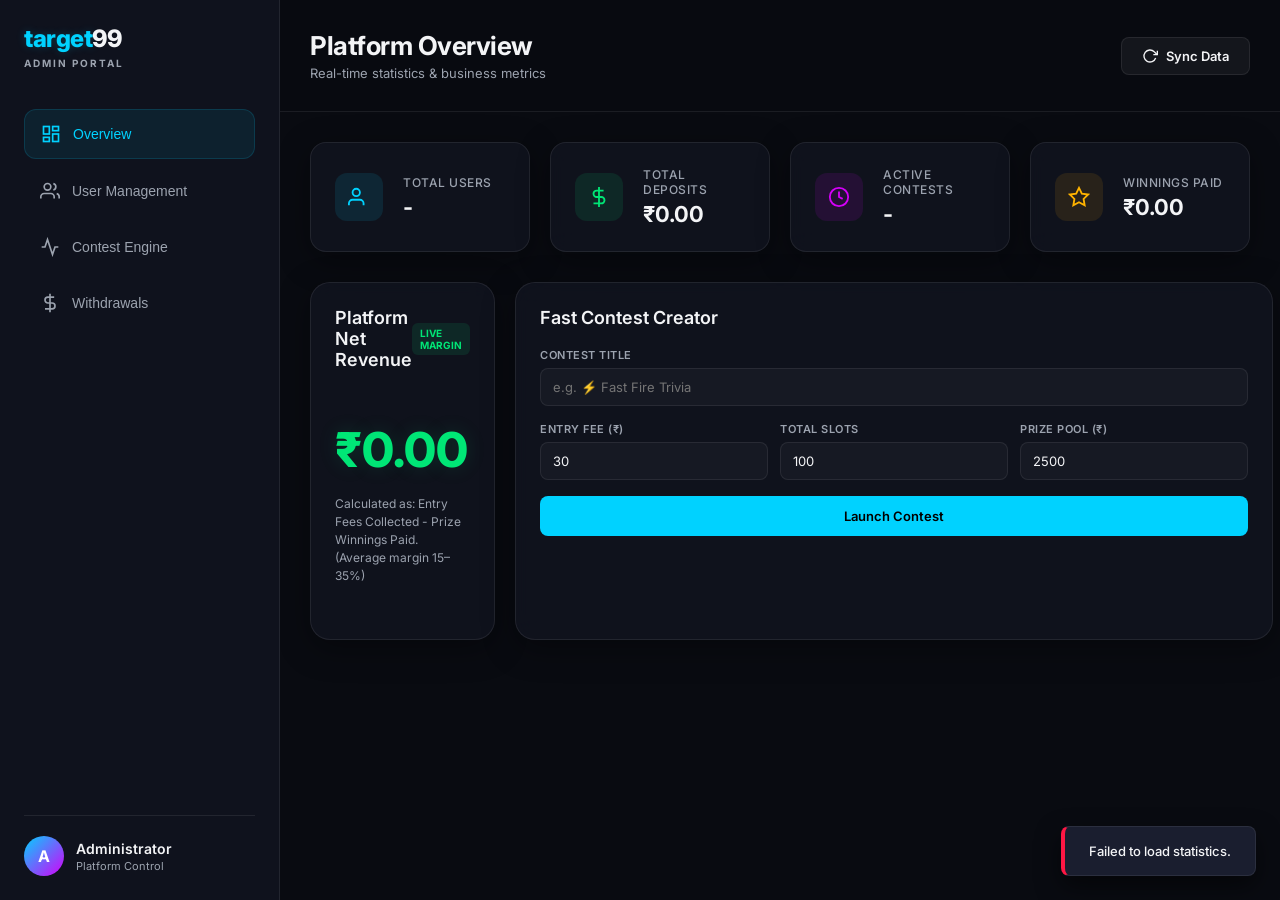
==== backend/app/static/index.html @ 9a1ff67a "Initial commit" ====
<!DOCTYPE html>
<html lang="en">
<head>
    <meta charset="UTF-8">
    <meta name="viewport" content="width=device-width, initial-scale=1.0">
    <title>target99 | Admin Control Center</title>
    <!-- Google Fonts Inter -->
    <link rel="preconnect" href="https://fonts.googleapis.com">
    <link rel="preconnect" href="https://fonts.gstatic.com" crossorigin>
    <link href="https://fonts.googleapis.com/css2?family=Inter:wght@300;400;500;600;700;800&display=swap" rel="stylesheet">
    <!-- Main Style Sheet -->
    <link rel="stylesheet" href="styles.css">
</head>
<body>
    <div class="app-container">
        <!-- Sidebar Navigation -->
        <aside class="sidebar">
            <div class="sidebar-header">
                <div class="logo">
                    <span class="logo-accent">target</span>99
                </div>
                <div class="logo-sub">ADMIN PORTAL</div>
            </div>
            
            <nav class="sidebar-menu">
                <button class="menu-item active" data-tab="overview">
                    <svg class="menu-icon" viewBox="0 0 24 24" fill="none" stroke="currentColor" stroke-width="2"><rect x="3" y="3" width="7" height="9"/><rect x="14" y="3" width="7" height="5"/><rect x="14" y="12" width="7" height="9"/><rect x="3" y="16" width="7" height="5"/></svg>
                    Overview
                </button>
                <button class="menu-item" data-tab="users">
                    <svg class="menu-icon" viewBox="0 0 24 24" fill="none" stroke="currentColor" stroke-width="2"><path d="M17 21v-2a4 4 0 0 0-4-4H5a4 4 0 0 0-4 4v2"/><circle cx="9" cy="7" r="4"/><path d="M23 21v-2a4 4 0 0 0-3-3.87"/><path d="M16 3.13a4 4 0 0 1 0 7.75"/></svg>
                    User Management
                </button>
                <button class="menu-item" data-tab="contests">
                    <svg class="menu-icon" viewBox="0 0 24 24" fill="none" stroke="currentColor" stroke-width="2"><polyline points="22 12 18 12 15 21 9 3 6 12 2 12"/></svg>
                    Contest Engine
                </button>
                <button class="menu-item" data-tab="withdrawals">
                    <svg class="menu-icon" viewBox="0 0 24 24" fill="none" stroke="currentColor" stroke-width="2"><line x1="12" y1="1" x2="12" y2="23"/><path d="M17 5H9.5a3.5 3.5 0 0 0 0 7h5a3.5 3.5 0 0 1 0 7H6"/></svg>
                    Withdrawals
                </button>
            </nav>

            <div class="sidebar-footer">
                <div class="user-profile">
                    <div class="avatar">A</div>
                    <div class="profile-info">
                        <div class="name">Administrator</div>
                        <div class="role">Platform Control</div>
                    </div>
                </div>
            </div>
        </aside>

        <!-- Main Content Area -->
        <main class="main-content">
            <!-- Header bar -->
            <header class="content-header">
                <div class="title-section">
                    <h1 id="page-title">Platform Overview</h1>
                    <p id="page-subtitle" class="subtitle">Real-time statistics & business metrics</p>
                </div>
                <button class="btn btn-secondary btn-icon" id="btn-refresh">
                    <svg class="btn-icon-svg" viewBox="0 0 24 24" fill="none" stroke="currentColor" stroke-width="2"><polyline points="23 4 23 10 17 10"/><path d="M20.49 15a9 9 0 1 1-2.12-9.36L23 10"/></svg>
                    Sync Data
                </button>
            </header>

            <div class="scroll-container">
                <!-- 1. OVERVIEW TAB -->
                <section class="tab-panel active" id="panel-overview">
                    <!-- KPI Cards Grid -->
                    <div class="kpi-grid">
                        <div class="kpi-card">
                            <div class="kpi-icon-wrapper blue">
                                <svg class="kpi-icon" viewBox="0 0 24 24" fill="none" stroke="currentColor" stroke-width="2"><path d="M17 21v-2a4 4 0 0 0-4-4H5a4 4 0 0 0-4 4v2"/><circle cx="9" cy="7" r="4"/></svg>
                            </div>
                            <div class="kpi-data">
                                <span class="kpi-title">Total Users</span>
                                <h3 class="kpi-value" id="stat-users">-</h3>
                            </div>
                        </div>

                        <div class="kpi-card">
                            <div class="kpi-icon-wrapper green">
                                <svg class="kpi-icon" viewBox="0 0 24 24" fill="none" stroke="currentColor" stroke-width="2"><line x1="12" y1="1" x2="12" y2="23"/><path d="M17 5H9.5a3.5 3.5 0 0 0 0 7h5a3.5 3.5 0 0 1 0 7H6"/></svg>
                            </div>
                            <div class="kpi-data">
                                <span class="kpi-title">Total Deposits</span>
                                <h3 class="kpi-value" id="stat-deposits">₹0.00</h3>
                            </div>
                        </div>

                        <div class="kpi-card">
                            <div class="kpi-icon-wrapper purple">
                                <svg class="kpi-icon" viewBox="0 0 24 24" fill="none" stroke="currentColor" stroke-width="2"><circle cx="12" cy="12" r="10"/><polyline points="12 6 12 12 16 14"/></svg>
                            </div>
                            <div class="kpi-data">
                                <span class="kpi-title">Active Contests</span>
                                <h3 class="kpi-value" id="stat-contests">-</h3>
                            </div>
                        </div>

                        <div class="kpi-card">
                            <div class="kpi-icon-wrapper orange">
                                <svg class="kpi-icon" viewBox="0 0 24 24" fill="none" stroke="currentColor" stroke-width="2"><polygon points="12 2 15.09 8.26 22 9.27 17 14.14 18.18 21.02 12 17.77 5.82 21.02 7 14.14 2 9.27 8.91 8.26 12 2"/></svg>
                            </div>
                            <div class="kpi-data">
                                <span class="kpi-title">Winnings Paid</span>
                                <h3 class="kpi-value" id="stat-winnings">₹0.00</h3>
                            </div>
                        </div>
                    </div>

                    <!-- Revenue Card & Quick Actions -->
                    <div class="dashboard-grid">
                        <div class="card revenue-card">
                            <div class="card-header">
                                <h2>Platform Net Revenue</h2>
                                <span class="badge badge-success">Live Margin</span>
                            </div>
                            <div class="revenue-display">
                                <h1 class="revenue-value" id="stat-revenue">₹0.00</h1>
                                <p class="revenue-description">Calculated as: Entry Fees Collected - Prize Winnings Paid. (Average margin 15–35%)</p>
                            </div>
                        </div>

                        <div class="card quick-contest-card">
                            <div class="card-header">
                                <h2>Fast Contest Creator</h2>
                            </div>
                            <form id="quick-contest-form" class="contest-form">
                                <div class="form-group">
                                    <label for="c-title">Contest Title</label>
                                    <input type="text" id="c-title" placeholder="e.g. ⚡ Fast Fire Trivia" required>
                                </div>
                                <div class="form-row">
                                    <div class="form-group">
                                        <label for="c-fee">Entry Fee (₹)</label>
                                        <input type="number" id="c-fee" value="30" min="1" required>
                                    </div>
                                    <div class="form-group">
                                        <label for="c-slots">Total Slots</label>
                                        <input type="number" id="c-slots" value="100" min="2" required>
                                    </div>
                                    <div class="form-group">
                                        <label for="c-pool">Prize Pool (₹)</label>
                                        <input type="number" id="c-pool" value="2500" min="1" required>
                                    </div>
                                </div>
                                <button type="submit" class="btn btn-primary btn-full">Launch Contest</button>
                            </form>
                        </div>
                    </div>
                </section>

                <!-- 2. USERS TAB -->
                <section class="tab-panel" id="panel-users">
                    <div class="card table-card">
                        <div class="card-table-header">
                            <h2>Registered Accounts</h2>
                            <div class="search-box">
                                <input type="text" id="user-search" placeholder="Search by phone/name...">
                            </div>
                        </div>
                        <div class="table-wrapper">
                            <table class="data-table">
                                <thead>
                                    <tr>
                                        <th>ID</th>
                                        <th>User Details</th>
                                        <th>Balances (Deposit / Winnings / Bonus)</th>
                                        <th>KYC Status</th>
                                        <th>Referrals</th>
                                        <th>Actions</th>
                                    </tr>
                                </thead>
                                <tbody id="users-table-body">
                                    <tr><td colspan="6" class="table-placeholder">Loading users data...</td></tr>
                                </tbody>
                            </table>
                        </div>
                    </div>
                </section>

                <!-- 3. CONTESTS TAB -->
                <section class="tab-panel" id="panel-contests">
                    <div class="card table-card">
                        <div class="card-table-header">
                            <h2>All Contest Lobbies</h2>
                            <button class="btn btn-primary" id="btn-open-create-modal">
                                <span>+</span> New Contest
                            </button>
                        </div>
                        <div class="table-wrapper">
                            <table class="data-table">
                                <thead>
                                    <tr>
                                        <th>ID</th>
                                        <th>Contest Details</th>
                                        <th>Entry Fee</th>
                                        <th>Slots Filled</th>
                                        <th>Prize Pool</th>
                                        <th>Start Time</th>
                                        <th>Status</th>
                                    </tr>
                                </thead>
                                <tbody id="contests-table-body">
                                    <tr><td colspan="7" class="table-placeholder">Loading contest lobbies...</td></tr>
                                </tbody>
                            </table>
                        </div>
                    </div>
                </section>

                <!-- 4. WITHDRAWALS TAB -->
                <section class="tab-panel" id="panel-withdrawals">
                    <div class="card table-card">
                        <div class="card-table-header">
                            <h2>Pending Withdrawal Approvals</h2>
                        </div>
                        <div class="table-wrapper">
                            <table class="data-table">
                                <thead>
                                    <tr>
                                        <th>Tx ID</th>
                                        <th>User ID</th>
                                        <th>Amount</th>
                                        <th>Date Submitted</th>
                                        <th>Status</th>
                                        <th>Approvals</th>
                                    </tr>
                                </thead>
                                <tbody id="withdrawals-table-body">
                                    <tr><td colspan="6" class="table-placeholder">Loading withdrawal requests...</td></tr>
                                </tbody>
                            </table>
                        </div>
                    </div>
                </section>
            </div>
        </main>
    </div>

    <!-- Notification Toast -->
    <div id="toast" class="toast-notification"></div>
    <script src="app.js"></script>
</body>
</html>
---- backend/app/static/styles.css ----
/* Design Tokens */
:root {
    --bg-dark: #090b11;
    --card-bg: rgba(20, 24, 38, 0.6);
    --border-color: rgba(255, 255, 255, 0.08);
    --sidebar-bg: #0f121d;
    --text-main: #f3f4f6;
    --text-muted: #9ca3af;
    --primary: #00d2ff;
    --primary-glow: rgba(0, 210, 255, 0.2);
    --success: #00e676;
    --success-glow: rgba(0, 230, 118, 0.15);
    --warning: #ffb300;
    --error: #ff1744;
    --error-glow: rgba(255, 23, 68, 0.2);
    --purple: #d500f9;
    --font-inter: 'Inter', sans-serif;
    --shadow: 0 8px 32px 0 rgba(0, 0, 0, 0.37);
}

/* Reset & Global */
* {
    margin: 0;
    padding: 0;
    box-sizing: border-box;
}

body {
    background-color: var(--bg-dark);
    color: var(--text-main);
    font-family: var(--font-inter);
    overflow: hidden;
    height: 100vh;
    width: 100vw;
}

/* Layout */
.app-container {
    display: flex;
    height: 100vh;
    width: 100vw;
}

/* Sidebar styling */
.sidebar {
    width: 280px;
    background-color: var(--sidebar-bg);
    border-right: 1px solid var(--border-color);
    display: flex;
    flex-direction: column;
    padding: 24px;
    flex-shrink: 0;
}

.sidebar-header {
    margin-bottom: 40px;
}

.logo {
    font-size: 24px;
    font-weight: 800;
    letter-spacing: -0.5px;
    color: var(--text-main);
}

.logo-accent {
    color: var(--primary);
    text-shadow: 0 0 10px var(--primary-glow);
}

.logo-sub {
    font-size: 10px;
    font-weight: 700;
    letter-spacing: 2px;
    color: var(--text-muted);
    margin-top: 4px;
}

.sidebar-menu {
    display: flex;
    flex-direction: column;
    gap: 8px;
    flex-grow: 1;
}

.menu-item {
    background: none;
    border: none;
    outline: none;
    display: flex;
    align-items: center;
    gap: 12px;
    padding: 14px 16px;
    color: var(--text-muted);
    font-size: 14px;
    font-weight: 500;
    border-radius: 12px;
    cursor: pointer;
    transition: all 0.25s ease;
    text-align: left;
    width: 100%;
}

.menu-item:hover {
    color: var(--text-main);
    background-color: rgba(255, 255, 255, 0.03);
}

.menu-item.active {
    color: var(--primary);
    background-color: rgba(0, 210, 255, 0.08);
    border: 1px solid rgba(0, 210, 255, 0.15);
}

.menu-icon {
    width: 20px;
    height: 20px;
}

.sidebar-footer {
    border-top: 1px solid var(--border-color);
    padding-top: 20px;
}

.user-profile {
    display: flex;
    align-items: center;
    gap: 12px;
}

.avatar {
    width: 40px;
    height: 40px;
    border-radius: 50%;
    background: linear-gradient(135deg, var(--primary), var(--purple));
    color: #fff;
    display: flex;
    align-items: center;
    justify-content: center;
    font-weight: 700;
    font-size: 16px;
}

.profile-info .name {
    font-size: 14px;
    font-weight: 600;
}

.profile-info .role {
    font-size: 11px;
    color: var(--text-muted);
    margin-top: 2px;
}

/* Main Content Area */
.main-content {
    flex-grow: 1;
    display: flex;
    flex-direction: column;
    height: 100vh;
    overflow: hidden;
}

.content-header {
    padding: 30px;
    display: flex;
    justify-content: space-between;
    align-items: center;
    border-bottom: 1px solid var(--border-color);
    background-color: rgba(9, 11, 17, 0.8);
    backdrop-filter: blur(10px);
}

.title-section h1 {
    font-size: 26px;
    font-weight: 700;
    letter-spacing: -0.5px;
}

.subtitle {
    font-size: 13px;
    color: var(--text-muted);
    margin-top: 4px;
}

.scroll-container {
    flex-grow: 1;
    overflow-y: auto;
    padding: 30px;
}

/* Tab Panel Switching */
.tab-panel {
    display: none;
    animation: fadeIn 0.4s ease-out;
}

.tab-panel.active {
    display: block;
}

@keyframes fadeIn {
    from { opacity: 0; transform: translateY(8px); }
    to { opacity: 1; transform: translateY(0); }
}

/* KPI Cards Grid */
.kpi-grid {
    display: grid;
    grid-template-columns: repeat(auto-fit, minmax(220px, 1fr));
    gap: 20px;
    margin-bottom: 30px;
}

.kpi-card {
    background-color: var(--card-bg);
    border: 1px solid var(--border-color);
    border-radius: 16px;
    padding: 24px;
    display: flex;
    align-items: center;
    gap: 20px;
    box-shadow: var(--shadow);
    backdrop-filter: blur(12px);
    transition: transform 0.2s ease, border-color 0.2s ease;
}

.kpi-card:hover {
    transform: translateY(-2px);
    border-color: rgba(255, 255, 255, 0.15);
}

.kpi-icon-wrapper {
    width: 48px;
    height: 48px;
    border-radius: 12px;
    display: flex;
    align-items: center;
    justify-content: center;
    flex-shrink: 0;
}

.kpi-icon-wrapper.blue { background-color: rgba(0, 210, 255, 0.1); color: var(--primary); }
.kpi-icon-wrapper.green { background-color: rgba(0, 230, 118, 0.1); color: var(--success); }
.kpi-icon-wrapper.purple { background-color: rgba(213, 0, 249, 0.1); color: var(--purple); }
.kpi-icon-wrapper.orange { background-color: rgba(255, 179, 0, 0.1); color: var(--warning); }

.kpi-icon {
    width: 22px;
    height: 22px;
}

.kpi-data {
    display: flex;
    flex-direction: column;
}

.kpi-title {
    font-size: 12px;
    color: var(--text-muted);
    text-transform: uppercase;
    letter-spacing: 0.5px;
    font-weight: 500;
}

.kpi-value {
    font-size: 22px;
    font-weight: 700;
    margin-top: 4px;
}

/* Dashboard Grid layouts */
.dashboard-grid {
    display: grid;
    grid-template-columns: 1.5fr 1fr;
    gap: 20px;
}

.card {
    background-color: var(--card-bg);
    border: 1px solid var(--border-color);
    border-radius: 20px;
    padding: 24px;
    box-shadow: var(--shadow);
    backdrop-filter: blur(12px);
}

.card-header {
    display: flex;
    justify-content: space-between;
    align-items: center;
    margin-bottom: 20px;
}

.card-header h2 {
    font-size: 18px;
    font-weight: 600;
}

/* Revenue Card Display */
.revenue-card {
    display: flex;
    flex-direction: column;
    justify-content: space-between;
}

.revenue-display {
    padding: 30px 0;
}

.revenue-value {
    font-size: 48px;
    font-weight: 800;
    color: var(--success);
    text-shadow: 0 0 20px var(--success-glow);
}

.revenue-description {
    font-size: 12px;
    color: var(--text-muted);
    margin-top: 16px;
    line-height: 1.5;
}

/* Forms */
.contest-form {
    display: flex;
    flex-direction: column;
    gap: 16px;
}

.form-group {
    display: flex;
    flex-direction: column;
    gap: 6px;
}

.form-row {
    display: grid;
    grid-template-columns: repeat(3, 1fr);
    gap: 12px;
}

label {
    font-size: 11px;
    color: var(--text-muted);
    text-transform: uppercase;
    font-weight: 600;
    letter-spacing: 0.5px;
}

input {
    background-color: rgba(255, 255, 255, 0.03);
    border: 1px solid var(--border-color);
    border-radius: 8px;
    padding: 10px 12px;
    color: var(--text-main);
    font-family: var(--font-inter);
    font-size: 13px;
    outline: none;
    transition: border-color 0.2s ease, box-shadow 0.2s ease;
}

input:focus {
    border-color: var(--primary);
    box-shadow: 0 0 0 2px var(--primary-glow);
}

/* Buttons */
.btn {
    border: none;
    outline: none;
    font-family: var(--font-inter);
    font-size: 13px;
    font-weight: 600;
    padding: 10px 20px;
    border-radius: 8px;
    cursor: pointer;
    display: inline-flex;
    align-items: center;
    justify-content: center;
    gap: 8px;
    transition: all 0.2s ease;
}

.btn-primary {
    background-color: var(--primary);
    color: #000;
}

.btn-primary:hover {
    transform: translateY(-1px);
    box-shadow: 0 0 15px var(--primary);
}

.btn-secondary {
    background-color: rgba(255, 255, 255, 0.05);
    color: var(--text-main);
    border: 1px solid var(--border-color);
}

.btn-secondary:hover {
    background-color: rgba(255, 255, 255, 0.08);
}

.btn-icon-svg {
    width: 16px;
    height: 16px;
}

.btn-full {
    width: 100%;
    padding: 12px;
}

/* Data Tables */
.table-card {
    padding: 0;
    overflow: hidden;
}

.card-table-header {
    padding: 24px;
    display: flex;
    justify-content: space-between;
    align-items: center;
    border-bottom: 1px solid var(--border-color);
}

.search-box input {
    width: 260px;
    border-radius: 20px;
    padding: 8px 16px;
}

.table-wrapper {
    overflow-x: auto;
}

.data-table {
    width: 100%;
    border-collapse: collapse;
    text-align: left;
    font-size: 13px;
}

.data-table th {
    padding: 16px 24px;
    color: var(--text-muted);
    font-weight: 500;
    border-bottom: 1px solid var(--border-color);
    background-color: rgba(255, 255, 255, 0.01);
}

.data-table td {
    padding: 16px 24px;
    border-bottom: 1px solid var(--border-color);
    vertical-align: middle;
}

.data-table tr:hover {
    background-color: rgba(255, 255, 255, 0.01);
}

.table-placeholder {
    text-align: center;
    padding: 50px 0;
    color: var(--text-muted);
    font-style: italic;
}

/* Badges */
.badge {
    padding: 4px 8px;
    border-radius: 6px;
    font-size: 10px;
    font-weight: 700;
    text-transform: uppercase;
}

.badge-success { background-color: rgba(0, 230, 118, 0.1); color: var(--success); }
.badge-warning { background-color: rgba(255, 179, 0, 0.1); color: var(--warning); }
.badge-error { background-color: rgba(255, 23, 68, 0.1); color: var(--error); }
.badge-info { background-color: rgba(0, 210, 255, 0.1); color: var(--primary); }

/* User detail elements */
.user-cell {
    display: flex;
    flex-direction: column;
    gap: 3px;
}

.user-name {
    font-weight: 600;
}

.user-phone {
    font-size: 11px;
    color: var(--text-muted);
}

.balance-grid {
    display: flex;
    gap: 16px;
}

.bal-item {
    font-size: 12px;
}

.bal-lbl {
    font-size: 9px;
    text-transform: uppercase;
    color: var(--text-muted);
}

.bal-val {
    font-weight: 600;
    margin-top: 2px;
}

.bal-val.dep { color: var(--primary); }
.bal-val.win { color: var(--success); }
.bal-val.bon { color: var(--purple); }

/* Table Action Buttons */
.btn-action {
    padding: 6px 12px;
    font-size: 11px;
    border-radius: 6px;
    font-weight: 600;
}

.btn-ban {
    background-color: rgba(255, 23, 68, 0.1);
    color: var(--error);
    border: 1px solid rgba(255, 23, 68, 0.2);
}

.btn-ban:hover {
    background-color: var(--error);
    color: #fff;
}

.btn-unban {
    background-color: rgba(0, 230, 118, 0.1);
    color: var(--success);
    border: 1px solid rgba(0, 230, 118, 0.2);
}

.btn-unban:hover {
    background-color: var(--success);
    color: #000;
}

/* Toast */
.toast-notification {
    position: fixed;
    bottom: 24px;
    right: 24px;
    background-color: #1a1e2f;
    border-left: 4px solid var(--primary);
    border-top: 1px solid var(--border-color);
    border-right: 1px solid var(--border-color);
    border-bottom: 1px solid var(--border-color);
    color: var(--text-main);
    padding: 16px 24px;
    border-radius: 8px;
    box-shadow: 0 10px 25px rgba(0, 0, 0, 0.5);
    font-size: 13px;
    font-weight: 500;
    opacity: 0;
    visibility: hidden;
    transform: translateY(20px);
    transition: all 0.3s cubic-bezier(0.68, -0.55, 0.265, 1.55);
    z-index: 9999;
}

.toast-notification.show {
    opacity: 1;
    visibility: visible;
    transform: translateY(0);
}

/* Custom Scrollbar for Sleek Look */
::-webkit-scrollbar {
    width: 6px;
    height: 6px;
}

::-webkit-scrollbar-track {
    background: transparent;
}

::-webkit-scrollbar-thumb {
    background: rgba(255, 255, 255, 0.1);
    border-radius: 4px;
}

::-webkit-scrollbar-thumb:hover {
    background: rgba(255, 255, 255, 0.25);
}
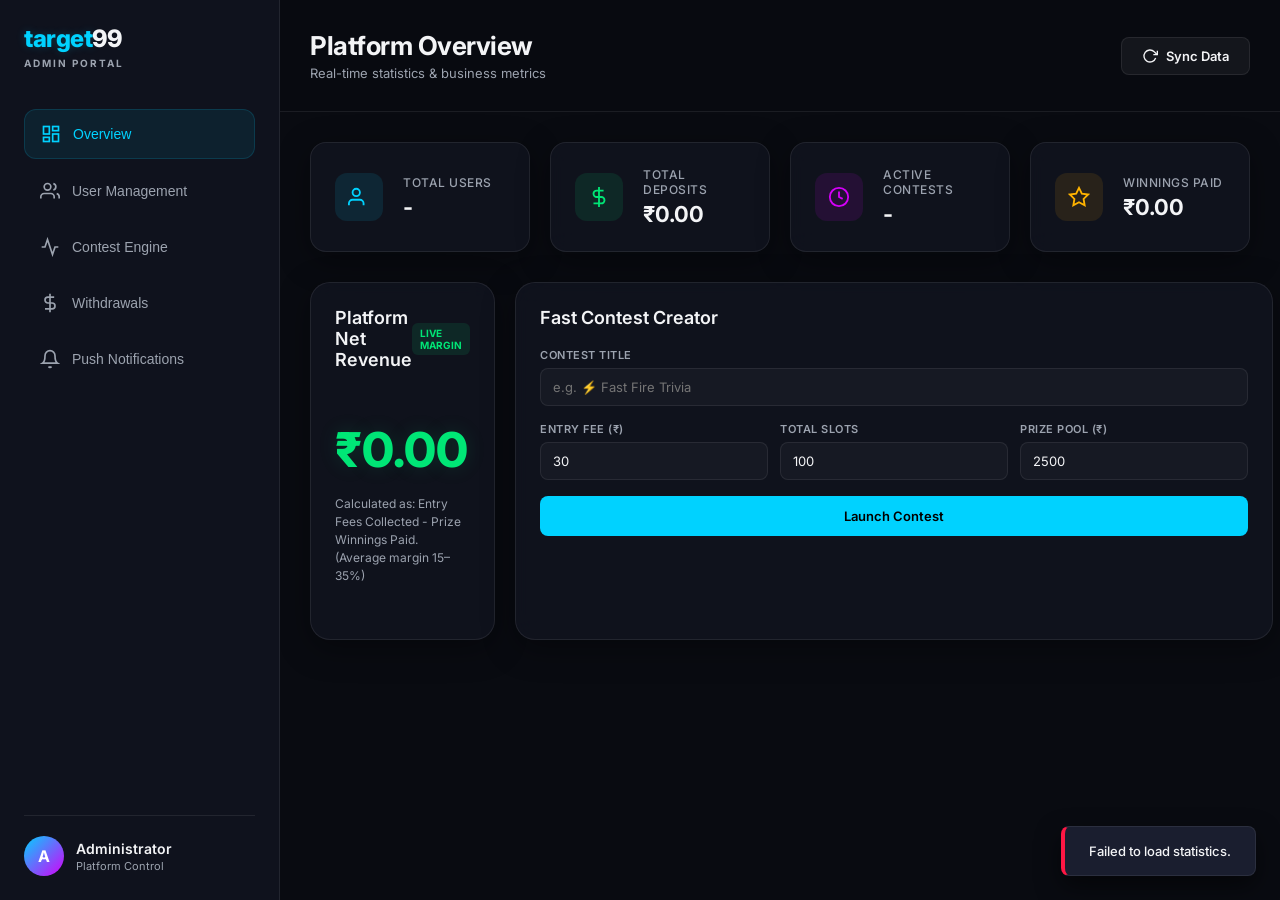
==== commit 4f40caaf: "update" ====
--- a/backend/app/static/index.html
+++ b/backend/app/static/index.html
@@ -39,6 +39,10 @@
                     <svg class="menu-icon" viewBox="0 0 24 24" fill="none" stroke="currentColor" stroke-width="2"><line x1="12" y1="1" x2="12" y2="23"/><path d="M17 5H9.5a3.5 3.5 0 0 0 0 7h5a3.5 3.5 0 0 1 0 7H6"/></svg>
                     Withdrawals
                 </button>
+                <button class="menu-item" data-tab="notifications">
+                    <svg class="menu-icon" viewBox="0 0 24 24" fill="none" stroke="currentColor" stroke-width="2"><path d="M18 8A6 6 0 0 0 6 8c0 7-3 9-3 9h18s-3-2-3-9"/><path d="M13.73 21a2 2 0 0 1-3.46 0"/></svg>
+                    Push Notifications
+                </button>
             </nav>
 
             <div class="sidebar-footer">
@@ -203,6 +207,7 @@
                                         <th>Prize Pool</th>
                                         <th>Start Time</th>
                                         <th>Status</th>
+                                        <th>Actions</th>
                                     </tr>
                                 </thead>
                                 <tbody id="contests-table-body">
@@ -238,6 +243,47 @@
                         </div>
                     </div>
                 </section>
+
+                <!-- 5. NOTIFICATIONS TAB -->
+                <section class="tab-panel" id="panel-notifications">
+                    <div class="dashboard-grid">
+                        <div class="card">
+                            <div class="card-header">
+                                <h2>Send Custom Push Notification</h2>
+                            </div>
+                            <div class="form-group" style="margin-bottom: 15px;">
+                                <label for="push-recipient-type">Recipient Type</label>
+                                <select id="push-recipient-type" class="form-control" style="width:100%; background:#1e293b; color:#fff; border:1px solid #334155; padding:8px; border-radius:6px; font-family:inherit;">
+                                    <option value="all">Broadcast to All Users</option>
+                                    <option value="user">Specific User</option>
+                                </select>
+                            </div>
+                            <div class="form-group id-field" id="push-user-id-group" style="display:none; margin-bottom: 15px;">
+                                <label for="push-user-id">Recipient User ID</label>
+                                <input type="number" id="push-user-id" placeholder="e.g. 1" style="width:100%; background:#1e293b; color:#fff; border:1px solid #334155; padding:8px; border-radius:6px; font-family:inherit;">
+                            </div>
+                            <div class="form-group" style="margin-bottom: 15px;">
+                                <label for="push-title">Notification Title</label>
+                                <input type="text" id="push-title" placeholder="e.g. 🎁 Weekend Special Bonus!" style="width:100%; background:#1e293b; color:#fff; border:1px solid #334155; padding:8px; border-radius:6px; font-family:inherit;">
+                            </div>
+                            <div class="form-group" style="margin-bottom: 15px;">
+                                <label for="push-body">Message Body</label>
+                                <textarea id="push-body" placeholder="Type your message here..." style="width:100%; height:80px; background:#1e293b; color:#fff; border:1px solid #334155; padding:8px; border-radius:6px; resize:none; font-family:inherit;"></textarea>
+                            </div>
+                            <button class="btn btn-primary btn-full" id="btn-send-push">Send Notification</button>
+                        </div>
+                        <div class="card">
+                            <div class="card-header">
+                                <h2>Notification System Info</h2>
+                            </div>
+                            <div style="font-size:14px; line-height:1.6; color:#94a3b8;">
+                                <p style="margin-bottom: 10px;">This panel communicates directly with Firebase Cloud Messaging (FCM).</p>
+                                <p style="margin-bottom: 10px;">If no service account credential is loaded on the backend, it runs in <strong>MOCK Mode</strong>. Messages will print directly to the backend stdout console for developers to inspect.</p>
+                                <p style="margin-bottom: 10px;">To target a specific user, find their User ID in the <strong>User Management</strong> tab.</p>
+                            </div>
+                        </div>
+                    </div>
+                </section>
             </div>
         </main>
     </div>
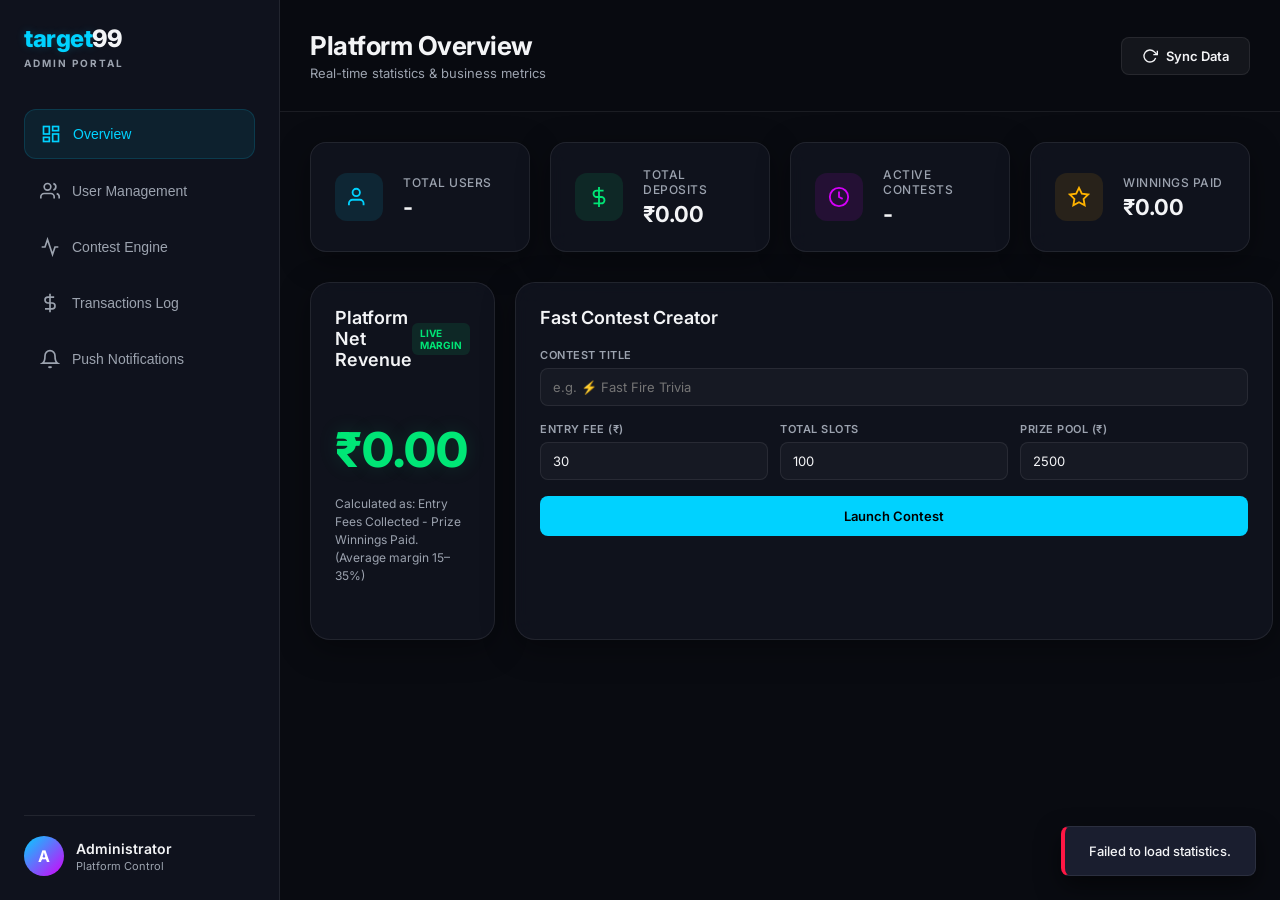
==== commit 0f153ab5: "update" ====
--- a/backend/app/static/index.html
+++ b/backend/app/static/index.html
@@ -37,7 +37,7 @@
                 </button>
                 <button class="menu-item" data-tab="withdrawals">
                     <svg class="menu-icon" viewBox="0 0 24 24" fill="none" stroke="currentColor" stroke-width="2"><line x1="12" y1="1" x2="12" y2="23"/><path d="M17 5H9.5a3.5 3.5 0 0 0 0 7h5a3.5 3.5 0 0 1 0 7H6"/></svg>
-                    Withdrawals
+                    Transactions Log
                 </button>
                 <button class="menu-item" data-tab="notifications">
                     <svg class="menu-icon" viewBox="0 0 24 24" fill="none" stroke="currentColor" stroke-width="2"><path d="M18 8A6 6 0 0 0 6 8c0 7-3 9-3 9h18s-3-2-3-9"/><path d="M13.73 21a2 2 0 0 1-3.46 0"/></svg>
@@ -242,6 +242,28 @@
                             </table>
                         </div>
                     </div>
+                    <div class="card table-card" style="margin-top: 30px;">
+                        <div class="card-table-header">
+                            <h2>All Transactions (Deposits & Withdrawals)</h2>
+                        </div>
+                        <div class="table-wrapper">
+                            <table class="data-table">
+                                <thead>
+                                    <tr>
+                                        <th>Tx ID</th>
+                                        <th>User Details</th>
+                                        <th>Type</th>
+                                        <th>Amount</th>
+                                        <th>Status</th>
+                                        <th>Date Logged</th>
+                                    </tr>
+                                </thead>
+                                <tbody id="transactions-table-body">
+                                    <tr><td colspan="6" class="table-placeholder">Loading transactions log...</td></tr>
+                                </tbody>
+                            </table>
+                        </div>
+                    </div>
                 </section>
 
                 <!-- 5. NOTIFICATIONS TAB -->
@@ -288,8 +310,56 @@
         </main>
     </div>
 
+    <!-- New Contest Modal -->
+    <div id="create-contest-modal" class="modal-overlay">
+        <div class="modal-content">
+            <div class="modal-header">
+                <h2>Create New Contest</h2>
+                <button class="btn-close" id="btn-close-modal">&times;</button>
+            </div>
+            <form id="modal-contest-form" class="contest-form">
+                <div class="form-group">
+                    <label for="m-title">Contest Title</label>
+                    <input type="text" id="m-title" placeholder="e.g. 🏆 Mega Jackpot Quiz" required>
+                </div>
+                <div class="form-row">
+                    <div class="form-group">
+                        <label for="m-fee">Entry Fee (₹)</label>
+                        <input type="number" id="m-fee" value="50" min="0" required>
+                    </div>
+                    <div class="form-group">
+                        <label for="m-slots">Total Slots</label>
+                        <input type="number" id="m-slots" value="200" min="2" required>
+                    </div>
+                    <div class="form-group">
+                        <label for="m-pool">Prize Pool (₹)</label>
+                        <input type="number" id="m-pool" value="5000" min="0" required>
+                    </div>
+                </div>
+                <div class="form-group">
+                    <label for="m-start-time">Start Time</label>
+                    <input type="datetime-local" id="m-start-time" required>
+                </div>
+                
+                <div class="prize-rules-section">
+                    <div class="section-header">
+                        <h3>Rank-wise Prize Rules</h3>
+                        <button type="button" class="btn btn-secondary btn-icon btn-action" id="btn-add-prize-rule" style="padding: 4px 8px; font-size: 11px;">
+                            + Add Rule
+                        </button>
+                    </div>
+                    <div class="prize-rules-list" id="prize-rules-list">
+                        <!-- Dynamic rules rows go here -->
+                    </div>
+                </div>
+                
+                <button type="submit" class="btn btn-primary btn-full">Create and Deploy</button>
+            </form>
+        </div>
+    </div>
+
     <!-- Notification Toast -->
     <div id="toast" class="toast-notification"></div>
-    <script src="app.js"></script>
+    <script src="app.js?v=1.0.1"></script>
 </body>
 </html>
--- a/backend/app/static/styles.css
+++ b/backend/app/static/styles.css
@@ -600,3 +600,130 @@
 ::-webkit-scrollbar-thumb:hover {
     background: rgba(255, 255, 255, 0.25);
 }
+
+/* Modal Overlay */
+.modal-overlay {
+    position: fixed;
+    top: 0;
+    left: 0;
+    width: 100%;
+    height: 100%;
+    background-color: rgba(9, 11, 17, 0.85);
+    backdrop-filter: blur(8px);
+    display: flex;
+    align-items: center;
+    justify-content: center;
+    opacity: 0;
+    visibility: hidden;
+    transition: all 0.3s ease;
+    z-index: 1000;
+}
+
+.modal-overlay.show {
+    opacity: 1;
+    visibility: visible;
+}
+
+/* Modal Content */
+.modal-content {
+    background-color: #0f121d;
+    border: 1px solid var(--border-color);
+    border-radius: 20px;
+    width: 95%;
+    max-width: 550px;
+    padding: 30px;
+    box-shadow: var(--shadow);
+    transform: translateY(20px);
+    transition: transform 0.3s ease;
+    max-height: 90vh;
+    overflow-y: auto;
+}
+
+.modal-overlay.show .modal-content {
+    transform: translateY(0);
+}
+
+.modal-header {
+    display: flex;
+    justify-content: space-between;
+    align-items: center;
+    margin-bottom: 24px;
+    border-bottom: 1px solid var(--border-color);
+    padding-bottom: 15px;
+}
+
+.btn-close {
+    background: none;
+    border: none;
+    color: var(--text-muted);
+    font-size: 24px;
+    cursor: pointer;
+    transition: color 0.2s ease;
+}
+
+.btn-close:hover {
+    color: var(--text-main);
+}
+
+/* Prize Rules Section */
+.prize-rules-section {
+    margin-top: 10px;
+    margin-bottom: 10px;
+    border: 1px solid var(--border-color);
+    border-radius: 12px;
+    padding: 16px;
+    background-color: rgba(255, 255, 255, 0.01);
+}
+
+.prize-rules-section .section-header {
+    display: flex;
+    justify-content: space-between;
+    align-items: center;
+    margin-bottom: 12px;
+}
+
+.prize-rules-section h3 {
+    font-size: 13px;
+    text-transform: uppercase;
+    color: var(--text-muted);
+    letter-spacing: 0.5px;
+}
+
+.prize-rules-list {
+    display: flex;
+    flex-direction: column;
+    gap: 10px;
+    max-height: 180px;
+    overflow-y: auto;
+    padding-right: 5px;
+}
+
+.prize-rule-row {
+    display: grid;
+    grid-template-columns: 1fr auto 1fr 1.2fr auto;
+    align-items: center;
+    gap: 8px;
+    animation: fadeIn 0.2s ease-out;
+}
+
+.prize-rule-row span {
+    font-size: 12px;
+    color: var(--text-muted);
+}
+
+.btn-remove-rule {
+    background: none;
+    border: none;
+    color: var(--error);
+    font-size: 18px;
+    cursor: pointer;
+    padding: 4px;
+    display: flex;
+    align-items: center;
+    justify-content: center;
+    transition: color 0.2s;
+}
+
+.btn-remove-rule:hover {
+    color: #ff5252;
+}
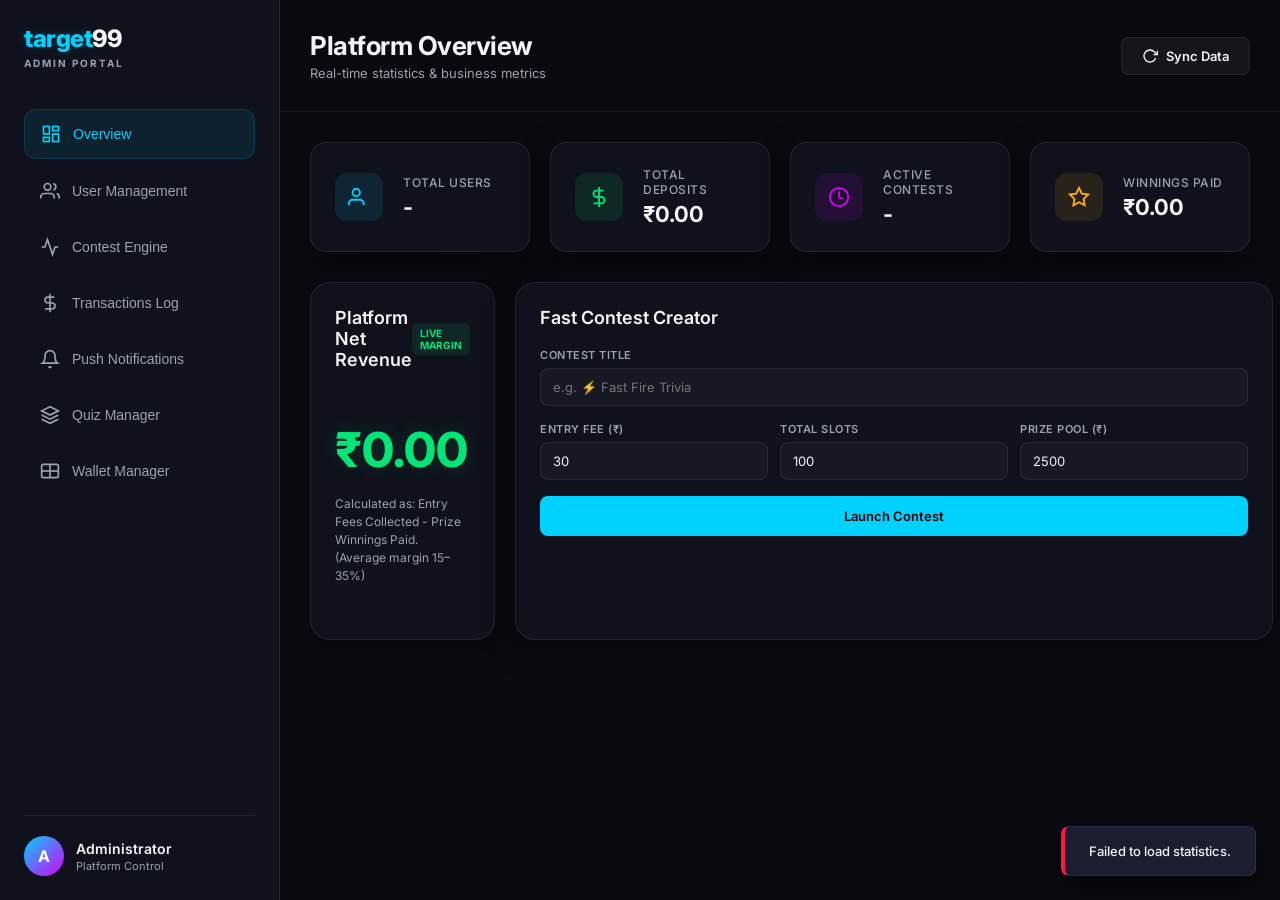
==== commit 5b165960: "update" ====
--- a/backend/app/static/index.html
+++ b/backend/app/static/index.html
@@ -43,6 +43,14 @@
                     <svg class="menu-icon" viewBox="0 0 24 24" fill="none" stroke="currentColor" stroke-width="2"><path d="M18 8A6 6 0 0 0 6 8c0 7-3 9-3 9h18s-3-2-3-9"/><path d="M13.73 21a2 2 0 0 1-3.46 0"/></svg>
                     Push Notifications
                 </button>
+                <button class="menu-item" data-tab="quiz-manager">
+                    <svg class="menu-icon" viewBox="0 0 24 24" fill="none" stroke="currentColor" stroke-width="2"><path d="M12 2L2 7l10 5 10-5-10-5zM2 17l10 5 10-5M2 12l10 5 10-5"/></svg>
+                    Quiz Manager
+                </button>
+                <button class="menu-item" data-tab="wallet-manager">
+                    <svg class="menu-icon" viewBox="0 0 24 24" fill="none" stroke="currentColor" stroke-width="2"><rect x="2" y="4" width="20" height="16" rx="2" ry="2"/><line x1="12" y1="4" x2="12" y2="20"/><line x1="2" y1="12" x2="22" y2="12"/></svg>
+                    Wallet Manager
+                </button>
             </nav>
 
             <div class="sidebar-footer">
@@ -244,7 +252,7 @@
                     </div>
                     <div class="card table-card" style="margin-top: 30px;">
                         <div class="card-table-header">
-                            <h2>All Transactions (Deposits & Withdrawals)</h2>
+                            <h2>All Transactions (Deposits, Withdrawals, Prizes & Bonuses)</h2>
                         </div>
                         <div class="table-wrapper">
                             <table class="data-table">
@@ -306,6 +314,87 @@
                         </div>
                     </div>
                 </section>
+
+                <!-- 6. QUIZ MANAGER TAB -->
+                <section class="tab-panel" id="panel-quiz-manager">
+                    <div class="card">
+                        <div class="card-header">
+                            <h2>Manage Contest Questions</h2>
+                        </div>
+                        <div style="margin-bottom: 20px;">
+                            <label for="qm-contest-select">Select Contest</label>
+                            <select id="qm-contest-select" class="form-control" style="width:100%; max-width: 400px; background:#1e293b; color:#fff; border:1px solid #334155; padding:8px; border-radius:6px; font-family:inherit; margin-top: 5px;">
+                                <option value="">-- Choose a Contest --</option>
+                            </select>
+                        </div>
+
+                        <div id="qm-questions-section" style="display: none;">
+                            <div class="section-header" style="display: flex; justify-content: space-between; align-items: center; margin-bottom: 15px;">
+                                <h3 style="font-size: 13px; text-transform: uppercase; color: var(--text-muted); letter-spacing: 0.5px;">Questions List</h3>
+                                <button type="button" class="btn btn-secondary" id="btn-qm-add-question" style="padding: 6px 12px; font-size: 12px;">
+                                    + Add Question
+                                </button>
+                            </div>
+                            <div id="qm-questions-list" style="display: flex; flex-direction: column; gap: 15px; margin-bottom: 20px;">
+                                <!-- Dynamic questions list will be loaded/added here -->
+                            </div>
+                            <button type="button" class="btn btn-primary" id="btn-qm-save-questions" style="padding: 10px 20px; font-size: 13px;">Save All Questions</button>
+                        </div>
+                    </div>
+                </section>
+
+                <!-- 7. WALLET MANAGER TAB -->
+                <section class="tab-panel" id="panel-wallet-manager">
+                    <div class="card" style="max-width: 600px;">
+                        <div class="card-header">
+                            <h2>Adjust User Balance</h2>
+                        </div>
+                        <form id="wm-adjust-balance-form" class="contest-form">
+                            <div class="form-group" style="margin-bottom: 15px;">
+                                <label for="wm-user-select">Select User Account</label>
+                                <select id="wm-user-select" class="form-control" style="width:100%; background:#1e293b; color:#fff; border:1px solid #334155; padding:8px; border-radius:6px; font-family:inherit; margin-top: 5px;" required>
+                                    <option value="">-- Choose User --</option>
+                                </select>
+                            </div>
+
+                            <!-- Selected User Balances Summary -->
+                            <div id="wm-user-balances" style="display: none; margin-bottom: 20px; padding: 15px; background: rgba(255,255,255,0.02); border: 1px solid var(--border-color); border-radius: 10px;">
+                                <h3 style="font-size: 11px; text-transform: uppercase; color: var(--text-muted); letter-spacing: 0.5px; margin-bottom: 10px;">Current Balances</h3>
+                                <div class="balance-grid" style="display: flex; gap: 20px;">
+                                    <div class="bal-item">
+                                        <div class="bal-lbl">Deposit Wallet</div>
+                                        <div class="bal-val dep" id="wm-val-dep" style="font-size: 16px;">₹0.00</div>
+                                    </div>
+                                    <div class="bal-item">
+                                        <div class="bal-lbl">Winning Wallet</div>
+                                        <div class="bal-val win" id="wm-val-win" style="font-size: 16px;">₹0.00</div>
+                                    </div>
+                                    <div class="bal-item">
+                                        <div class="bal-lbl">Bonus Wallet</div>
+                                        <div class="bal-val bon" id="wm-val-bon" style="font-size: 16px;">₹0.00</div>
+                                    </div>
+                                </div>
+                            </div>
+
+                            <div class="form-group" style="margin-bottom: 15px;">
+                                <label for="wm-wallet-type">Select Target Wallet</label>
+                                <select id="wm-wallet-type" class="form-control" style="width:100%; background:#1e293b; color:#fff; border:1px solid #334155; padding:8px; border-radius:6px; font-family:inherit; margin-top: 5px;">
+                                    <option value="deposit">Deposit Wallet</option>
+                                    <option value="winning">Winning Wallet</option>
+                                    <option value="bonus">Bonus Wallet</option>
+                                </select>
+                            </div>
+
+                            <div class="form-group" style="margin-bottom: 20px;">
+                                <label for="wm-amount">Amount (₹)</label>
+                                <input type="number" id="wm-amount" placeholder="e.g. 100" min="-100000" max="100000" step="any" required style="width:100%; background:#1e293b; color:#fff; border:1px solid #334155; padding:8px; border-radius:6px; font-family:inherit; margin-top: 5px;">
+                                <span style="font-size: 10px; color: var(--text-muted); margin-top: 4px; display: block;">Enter a positive number to add funds, or a negative number to subtract funds.</span>
+                            </div>
+
+                            <button type="submit" class="btn btn-primary btn-full">Submit Balance Update</button>
+                        </form>
+                    </div>
+                </section>
             </div>
         </main>
     </div>
@@ -352,8 +441,51 @@
                         <!-- Dynamic rules rows go here -->
                     </div>
                 </div>
+
+                <div class="prize-rules-section" style="margin-top: 20px;">
+                    <div class="section-header">
+                        <h3>Quiz Questions</h3>
+                        <button type="button" class="btn btn-secondary btn-icon btn-action" id="btn-add-question" style="padding: 4px 8px; font-size: 11px;">
+                            + Add Question
+                        </button>
+                    </div>
+                    <div class="quiz-questions-list" id="quiz-questions-list" style="max-height: 200px; overflow-y: auto; margin-top: 10px; display: flex; flex-direction: column; gap: 10px;">
+                        <!-- Dynamic question rows go here -->
+                    </div>
+                </div>
                 
-                <button type="submit" class="btn btn-primary btn-full">Create and Deploy</button>
+                <button type="submit" class="btn btn-primary btn-full" style="margin-top: 20px;">Create and Deploy</button>
+            </form>
+        </div>
+    </div>
+
+    <!-- Adjust Balance Modal -->
+    <div id="adjust-balance-modal" class="modal-overlay">
+        <div class="modal-content" style="max-width: 400px;">
+            <div class="modal-header">
+                <h2>Adjust Wallet Balance</h2>
+                <button class="btn-close" id="btn-close-balance-modal">&times;</button>
+            </div>
+            <form id="modal-adjust-balance-form" class="contest-form">
+                <input type="hidden" id="adj-user-id">
+                <div class="form-group" style="margin-bottom: 15px;">
+                    <label>User Details</label>
+                    <div id="adj-user-details" style="font-weight: bold; color: var(--primary); margin-top: 5px;">-</div>
+                </div>
+                <div class="form-group" style="margin-bottom: 15px;">
+                    <label for="adj-wallet-type">Wallet Type</label>
+                    <select id="adj-wallet-type" class="form-control" style="width:100%; background:#1e293b; color:#fff; border:1px solid #334155; padding:8px; border-radius:6px; font-family:inherit;">
+                        <option value="deposit">Deposit Wallet</option>
+                        <option value="winning">Winning Wallet</option>
+                        <option value="bonus">Bonus Wallet</option>
+                    </select>
+                </div>
+                <div class="form-group" style="margin-bottom: 15px;">
+                    <label for="adj-amount">Amount (₹)</label>
+                    <input type="number" id="adj-amount" placeholder="e.g. 100" min="-100000" max="100000" step="any" required style="width:100%; background:#1e293b; color:#fff; border:1px solid #334155; padding:8px; border-radius:6px; font-family:inherit;">
+                    <span style="font-size: 10px; color: var(--text-muted); margin-top: 4px; display: block;">Use positive values to add, negative to subtract balance.</span>
+                </div>
+                <button type="submit" class="btn btn-primary btn-full" style="margin-top: 10px;">Update Balance</button>
             </form>
         </div>
     </div>
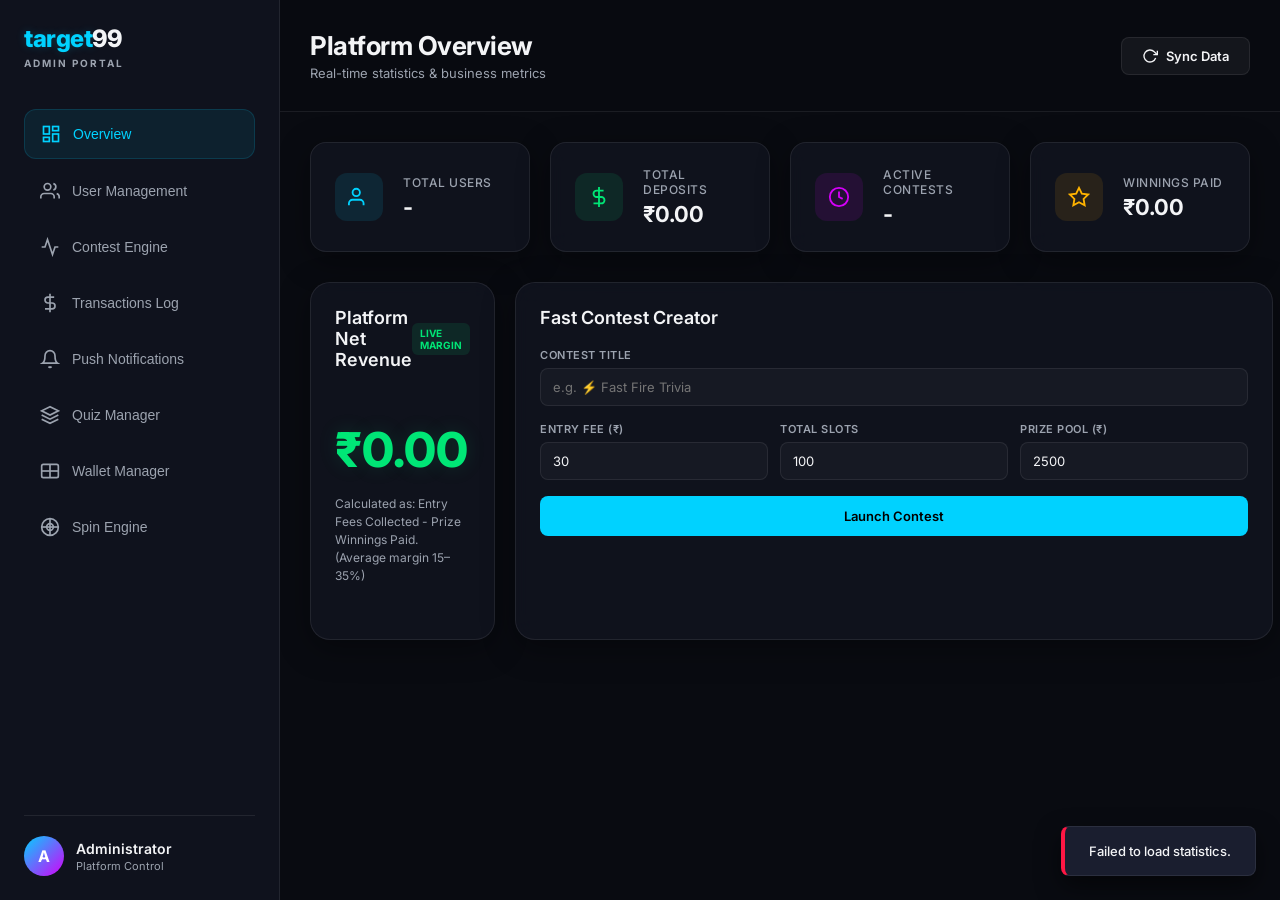
==== commit b24165d3: "update" ====
--- a/backend/app/static/index.html
+++ b/backend/app/static/index.html
@@ -50,6 +50,10 @@
                 <button class="menu-item" data-tab="wallet-manager">
                     <svg class="menu-icon" viewBox="0 0 24 24" fill="none" stroke="currentColor" stroke-width="2"><rect x="2" y="4" width="20" height="16" rx="2" ry="2"/><line x1="12" y1="4" x2="12" y2="20"/><line x1="2" y1="12" x2="22" y2="12"/></svg>
                     Wallet Manager
+                </button>
+                <button class="menu-item" data-tab="spin-engine">
+                    <svg class="menu-icon" viewBox="0 0 24 24" fill="none" stroke="currentColor" stroke-width="2"><circle cx="12" cy="12" r="10"/><path d="M12 2v20"/><path d="M2 12h20"/><circle cx="12" cy="12" r="4"/></svg>
+                    Spin Engine
                 </button>
             </nav>
 
@@ -395,6 +399,134 @@
                         </form>
                     </div>
                 </section>
+
+                <!-- 8. SPIN ENGINE TAB -->
+                <section class="tab-panel" id="panel-spin-engine">
+                    <!-- KPI Cards for Spin Engine -->
+                    <div class="kpi-grid">
+                        <div class="kpi-card">
+                            <div class="kpi-icon-wrapper blue">
+                                <svg class="kpi-icon" viewBox="0 0 24 24" fill="none" stroke="currentColor" stroke-width="2"><circle cx="12" cy="12" r="10"/><path d="M12 2v20"/><path d="M2 12h20"/></svg>
+                            </div>
+                            <div class="kpi-data">
+                                <span class="kpi-title">Total Bets Placed</span>
+                                <h3 class="kpi-value" id="spin-stat-bets">₹0.00</h3>
+                            </div>
+                        </div>
+
+                        <div class="kpi-card">
+                            <div class="kpi-icon-wrapper orange">
+                                <svg class="kpi-icon" viewBox="0 0 24 24" fill="none" stroke="currentColor" stroke-width="2"><polygon points="12 2 15.09 8.26 22 9.27 17 14.14 18.18 21.02 12 17.77 5.82 21.02 7 14.14 2 9.27 8.91 8.26 12 2"/></svg>
+                            </div>
+                            <div class="kpi-data">
+                                <span class="kpi-title">Winnings Returned</span>
+                                <h3 class="kpi-value" id="spin-stat-winnings">₹0.00</h3>
+                            </div>
+                        </div>
+
+                        <div class="kpi-card">
+                            <div class="kpi-icon-wrapper green">
+                                <svg class="kpi-icon" viewBox="0 0 24 24" fill="none" stroke="currentColor" stroke-width="2"><line x1="12" y1="1" x2="12" y2="23"/><path d="M17 5H9.5a3.5 3.5 0 0 0 0 7h5a3.5 3.5 0 0 1 0 7H6"/></svg>
+                            </div>
+                            <div class="kpi-data">
+                                <span class="kpi-title">House Net Profit</span>
+                                <h3 class="kpi-value" id="spin-stat-profit">₹0.00</h3>
+                            </div>
+                        </div>
+
+                        <div class="kpi-card">
+                            <div class="kpi-icon-wrapper purple">
+                                <svg class="kpi-icon" viewBox="0 0 24 24" fill="none" stroke="currentColor" stroke-width="2"><circle cx="12" cy="12" r="10"/><circle cx="12" cy="12" r="4"/></svg>
+                            </div>
+                            <div class="kpi-data">
+                                <span class="kpi-title">Payout Ratio (RTP)</span>
+                                <h3 class="kpi-value" id="spin-stat-rtp">0.00%</h3>
+                            </div>
+                        </div>
+                    </div>
+
+                    <!-- Config Panel & Maintenance -->
+                    <div class="dashboard-grid">
+                        <div class="card">
+                            <div class="card-header">
+                                <h2>RTP Percentage Configurator</h2>
+                            </div>
+                            <form id="spin-rtp-admin-form" class="contest-form" style="margin-top: 15px;">
+                                <div style="display: flex; gap: 15px; align-items: center; justify-content: space-between; margin-bottom: 20px; padding: 12px; background: rgba(255,255,255,0.02); border: 1px solid var(--border-color); border-radius: 8px;">
+                                    <div>
+                                        <h4 style="margin: 0; font-size: 13px; font-weight: bold;">Spin Game Maintenance Lock</h4>
+                                        <p style="margin: 3px 0 0 0; font-size: 10px; color: var(--text-muted);">Enable to restrict wheel access for all players instantly.</p>
+                                    </div>
+                                    <button type="button" class="btn btn-secondary" id="btn-toggle-maintenance" style="padding: 6px 12px; font-size: 11px;">Enable Lockout</button>
+                                </div>
+
+                                <div class="form-group" style="margin-bottom: 15px;">
+                                    <label for="rtp-tier-select">RTP Bet Tier Range</label>
+                                    <select id="rtp-tier-select" class="form-control" style="width:100%; background:#1e293b; color:#fff; border:1px solid #334155; padding:8px; border-radius:6px; font-family:inherit; margin-top:5px;">
+                                        <option value="1">Small Bets (₹1 – ₹49)</option>
+                                        <option value="2">Medium Bets (₹50 – ₹100)</option>
+                                        <option value="3">High Bets (Above ₹100)</option>
+                                    </select>
+                                </div>
+
+                                <div class="form-group" style="margin-bottom: 15px;">
+                                    <label for="rtp-json-editor">Probability Weights (JSON format)</label>
+                                    <textarea id="rtp-json-editor" style="width:100%; height:140px; background:#1e293b; color:#51ff00; border:1px solid #334155; padding:10px; border-radius:6px; font-family: monospace; resize:none; font-size:12px; margin-top:5px; line-height: 1.5;"></textarea>
+                                    <span style="font-size: 9px; color: var(--text-muted); display: block; margin-top: 4px;">Make sure the sum of all percentages is exactly 100%. Supported keys: "Lose", "1x", "1.1x", "1.2x", "1.5x", "2x", "3x", "5x".</span>
+                                </div>
+
+                                <button type="submit" class="btn btn-primary btn-full">Save RTP Settings</button>
+                            </form>
+                        </div>
+
+                        <div class="card">
+                            <div class="card-header">
+                                <h2>AI Suspicious User Monitor</h2>
+                                <span class="badge badge-error">Alert Engine</span>
+                            </div>
+                            <div class="table-wrapper" style="margin-top: 15px; max-height: 310px; overflow-y: auto;">
+                                <table class="data-table" style="font-size: 11px;">
+                                    <thead>
+                                        <tr>
+                                            <th>Account</th>
+                                            <th>Spins</th>
+                                            <th>Win Ratio</th>
+                                            <th>Total Profit</th>
+                                        </tr>
+                                    </thead>
+                                    <tbody id="suspicious-spins-table-body">
+                                        <tr><td colspan="4" class="table-placeholder">No suspicious activity detected.</td></tr>
+                                    </tbody>
+                                </table>
+                            </div>
+                        </div>
+                    </div>
+
+                    <!-- Spin Logs Table -->
+                    <div class="card table-card" style="margin-top: 30px;">
+                        <div class="card-table-header">
+                            <h2>Live Casino Spin Activity Logs (Turnover & Rollout Audit)</h2>
+                        </div>
+                        <div class="table-wrapper">
+                            <table class="data-table">
+                                <thead>
+                                    <tr>
+                                        <th>Spin ID</th>
+                                        <th>User Mobile</th>
+                                        <th>Bet Placed</th>
+                                        <th>Multiplier Hit</th>
+                                        <th>Win Credited</th>
+                                        <th>Wheel Sector</th>
+                                        <th>Date & Time</th>
+                                    </tr>
+                                </thead>
+                                <tbody id="spin-logs-table-body">
+                                    <tr><td colspan="7" class="table-placeholder">No spins logged yet.</td></tr>
+                                </tbody>
+                            </table>
+                        </div>
+                    </div>
+                </section>
             </div>
         </main>
     </div>
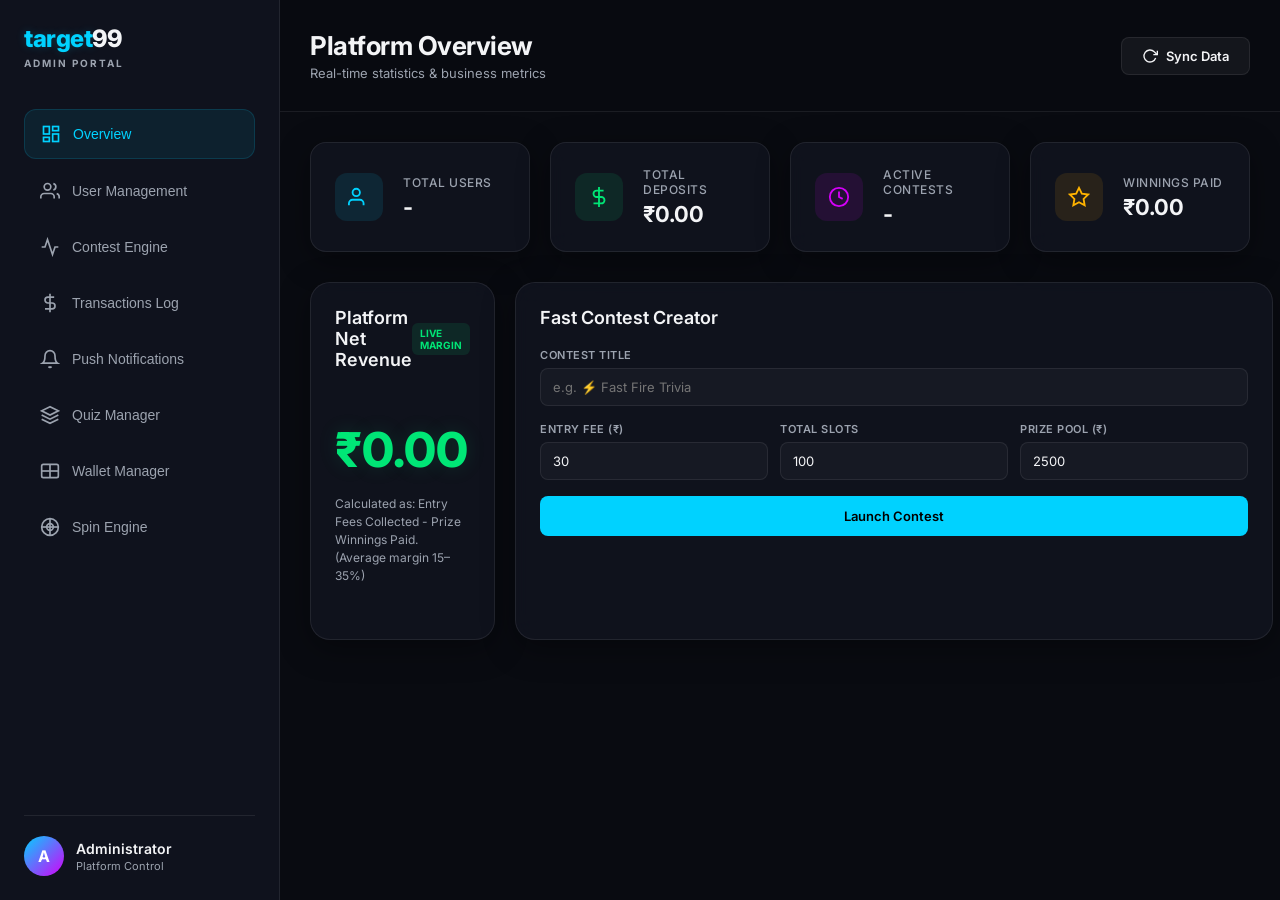
==== commit ea3353a4: "update" ====
--- a/backend/app/static/index.html
+++ b/backend/app/static/index.html
@@ -1,5 +1,6 @@
 <!DOCTYPE html>
 <html lang="en">
+
 <head>
     <meta charset="UTF-8">
     <meta name="viewport" content="width=device-width, initial-scale=1.0">
@@ -7,10 +8,12 @@
     <!-- Google Fonts Inter -->
     <link rel="preconnect" href="https://fonts.googleapis.com">
     <link rel="preconnect" href="https://fonts.gstatic.com" crossorigin>
-    <link href="https://fonts.googleapis.com/css2?family=Inter:wght@300;400;500;600;700;800&display=swap" rel="stylesheet">
+    <link href="https://fonts.googleapis.com/css2?family=Inter:wght@300;400;500;600;700;800&display=swap"
+        rel="stylesheet">
     <!-- Main Style Sheet -->
     <link rel="stylesheet" href="styles.css">
 </head>
+
 <body>
     <div class="app-container">
         <!-- Sidebar Navigation -->
@@ -21,38 +24,67 @@
                 </div>
                 <div class="logo-sub">ADMIN PORTAL</div>
             </div>
-            
+
             <nav class="sidebar-menu">
                 <button class="menu-item active" data-tab="overview">
-                    <svg class="menu-icon" viewBox="0 0 24 24" fill="none" stroke="currentColor" stroke-width="2"><rect x="3" y="3" width="7" height="9"/><rect x="14" y="3" width="7" height="5"/><rect x="14" y="12" width="7" height="9"/><rect x="3" y="16" width="7" height="5"/></svg>
+                    <svg class="menu-icon" viewBox="0 0 24 24" fill="none" stroke="currentColor" stroke-width="2">
+                        <rect x="3" y="3" width="7" height="9" />
+                        <rect x="14" y="3" width="7" height="5" />
+                        <rect x="14" y="12" width="7" height="9" />
+                        <rect x="3" y="16" width="7" height="5" />
+                    </svg>
                     Overview
                 </button>
                 <button class="menu-item" data-tab="users">
-                    <svg class="menu-icon" viewBox="0 0 24 24" fill="none" stroke="currentColor" stroke-width="2"><path d="M17 21v-2a4 4 0 0 0-4-4H5a4 4 0 0 0-4 4v2"/><circle cx="9" cy="7" r="4"/><path d="M23 21v-2a4 4 0 0 0-3-3.87"/><path d="M16 3.13a4 4 0 0 1 0 7.75"/></svg>
+                    <svg class="menu-icon" viewBox="0 0 24 24" fill="none" stroke="currentColor" stroke-width="2">
+                        <path d="M17 21v-2a4 4 0 0 0-4-4H5a4 4 0 0 0-4 4v2" />
+                        <circle cx="9" cy="7" r="4" />
+                        <path d="M23 21v-2a4 4 0 0 0-3-3.87" />
+                        <path d="M16 3.13a4 4 0 0 1 0 7.75" />
+                    </svg>
                     User Management
                 </button>
                 <button class="menu-item" data-tab="contests">
-                    <svg class="menu-icon" viewBox="0 0 24 24" fill="none" stroke="currentColor" stroke-width="2"><polyline points="22 12 18 12 15 21 9 3 6 12 2 12"/></svg>
+                    <svg class="menu-icon" viewBox="0 0 24 24" fill="none" stroke="currentColor" stroke-width="2">
+                        <polyline points="22 12 18 12 15 21 9 3 6 12 2 12" />
+                    </svg>
                     Contest Engine
                 </button>
                 <button class="menu-item" data-tab="withdrawals">
-                    <svg class="menu-icon" viewBox="0 0 24 24" fill="none" stroke="currentColor" stroke-width="2"><line x1="12" y1="1" x2="12" y2="23"/><path d="M17 5H9.5a3.5 3.5 0 0 0 0 7h5a3.5 3.5 0 0 1 0 7H6"/></svg>
+                    <svg class="menu-icon" viewBox="0 0 24 24" fill="none" stroke="currentColor" stroke-width="2">
+                        <line x1="12" y1="1" x2="12" y2="23" />
+                        <path d="M17 5H9.5a3.5 3.5 0 0 0 0 7h5a3.5 3.5 0 0 1 0 7H6" />
+                    </svg>
                     Transactions Log
                 </button>
                 <button class="menu-item" data-tab="notifications">
-                    <svg class="menu-icon" viewBox="0 0 24 24" fill="none" stroke="currentColor" stroke-width="2"><path d="M18 8A6 6 0 0 0 6 8c0 7-3 9-3 9h18s-3-2-3-9"/><path d="M13.73 21a2 2 0 0 1-3.46 0"/></svg>
+                    <svg class="menu-icon" viewBox="0 0 24 24" fill="none" stroke="currentColor" stroke-width="2">
+                        <path d="M18 8A6 6 0 0 0 6 8c0 7-3 9-3 9h18s-3-2-3-9" />
+                        <path d="M13.73 21a2 2 0 0 1-3.46 0" />
+                    </svg>
                     Push Notifications
                 </button>
                 <button class="menu-item" data-tab="quiz-manager">
-                    <svg class="menu-icon" viewBox="0 0 24 24" fill="none" stroke="currentColor" stroke-width="2"><path d="M12 2L2 7l10 5 10-5-10-5zM2 17l10 5 10-5M2 12l10 5 10-5"/></svg>
+                    <svg class="menu-icon" viewBox="0 0 24 24" fill="none" stroke="currentColor" stroke-width="2">
+                        <path d="M12 2L2 7l10 5 10-5-10-5zM2 17l10 5 10-5M2 12l10 5 10-5" />
+                    </svg>
                     Quiz Manager
                 </button>
                 <button class="menu-item" data-tab="wallet-manager">
-                    <svg class="menu-icon" viewBox="0 0 24 24" fill="none" stroke="currentColor" stroke-width="2"><rect x="2" y="4" width="20" height="16" rx="2" ry="2"/><line x1="12" y1="4" x2="12" y2="20"/><line x1="2" y1="12" x2="22" y2="12"/></svg>
+                    <svg class="menu-icon" viewBox="0 0 24 24" fill="none" stroke="currentColor" stroke-width="2">
+                        <rect x="2" y="4" width="20" height="16" rx="2" ry="2" />
+                        <line x1="12" y1="4" x2="12" y2="20" />
+                        <line x1="2" y1="12" x2="22" y2="12" />
+                    </svg>
                     Wallet Manager
                 </button>
                 <button class="menu-item" data-tab="spin-engine">
-                    <svg class="menu-icon" viewBox="0 0 24 24" fill="none" stroke="currentColor" stroke-width="2"><circle cx="12" cy="12" r="10"/><path d="M12 2v20"/><path d="M2 12h20"/><circle cx="12" cy="12" r="4"/></svg>
+                    <svg class="menu-icon" viewBox="0 0 24 24" fill="none" stroke="currentColor" stroke-width="2">
+                        <circle cx="12" cy="12" r="10" />
+                        <path d="M12 2v20" />
+                        <path d="M2 12h20" />
+                        <circle cx="12" cy="12" r="4" />
+                    </svg>
                     Spin Engine
                 </button>
             </nav>
@@ -77,7 +109,10 @@
                     <p id="page-subtitle" class="subtitle">Real-time statistics & business metrics</p>
                 </div>
                 <button class="btn btn-secondary btn-icon" id="btn-refresh">
-                    <svg class="btn-icon-svg" viewBox="0 0 24 24" fill="none" stroke="currentColor" stroke-width="2"><polyline points="23 4 23 10 17 10"/><path d="M20.49 15a9 9 0 1 1-2.12-9.36L23 10"/></svg>
+                    <svg class="btn-icon-svg" viewBox="0 0 24 24" fill="none" stroke="currentColor" stroke-width="2">
+                        <polyline points="23 4 23 10 17 10" />
+                        <path d="M20.49 15a9 9 0 1 1-2.12-9.36L23 10" />
+                    </svg>
                     Sync Data
                 </button>
             </header>
@@ -89,7 +124,11 @@
                     <div class="kpi-grid">
                         <div class="kpi-card">
                             <div class="kpi-icon-wrapper blue">
-                                <svg class="kpi-icon" viewBox="0 0 24 24" fill="none" stroke="currentColor" stroke-width="2"><path d="M17 21v-2a4 4 0 0 0-4-4H5a4 4 0 0 0-4 4v2"/><circle cx="9" cy="7" r="4"/></svg>
+                                <svg class="kpi-icon" viewBox="0 0 24 24" fill="none" stroke="currentColor"
+                                    stroke-width="2">
+                                    <path d="M17 21v-2a4 4 0 0 0-4-4H5a4 4 0 0 0-4 4v2" />
+                                    <circle cx="9" cy="7" r="4" />
+                                </svg>
                             </div>
                             <div class="kpi-data">
                                 <span class="kpi-title">Total Users</span>
@@ -99,7 +138,11 @@
 
                         <div class="kpi-card">
                             <div class="kpi-icon-wrapper green">
-                                <svg class="kpi-icon" viewBox="0 0 24 24" fill="none" stroke="currentColor" stroke-width="2"><line x1="12" y1="1" x2="12" y2="23"/><path d="M17 5H9.5a3.5 3.5 0 0 0 0 7h5a3.5 3.5 0 0 1 0 7H6"/></svg>
+                                <svg class="kpi-icon" viewBox="0 0 24 24" fill="none" stroke="currentColor"
+                                    stroke-width="2">
+                                    <line x1="12" y1="1" x2="12" y2="23" />
+                                    <path d="M17 5H9.5a3.5 3.5 0 0 0 0 7h5a3.5 3.5 0 0 1 0 7H6" />
+                                </svg>
                             </div>
                             <div class="kpi-data">
                                 <span class="kpi-title">Total Deposits</span>
@@ -109,7 +152,11 @@
 
                         <div class="kpi-card">
                             <div class="kpi-icon-wrapper purple">
-                                <svg class="kpi-icon" viewBox="0 0 24 24" fill="none" stroke="currentColor" stroke-width="2"><circle cx="12" cy="12" r="10"/><polyline points="12 6 12 12 16 14"/></svg>
+                                <svg class="kpi-icon" viewBox="0 0 24 24" fill="none" stroke="currentColor"
+                                    stroke-width="2">
+                                    <circle cx="12" cy="12" r="10" />
+                                    <polyline points="12 6 12 12 16 14" />
+                                </svg>
                             </div>
                             <div class="kpi-data">
                                 <span class="kpi-title">Active Contests</span>
@@ -119,7 +166,11 @@
 
                         <div class="kpi-card">
                             <div class="kpi-icon-wrapper orange">
-                                <svg class="kpi-icon" viewBox="0 0 24 24" fill="none" stroke="currentColor" stroke-width="2"><polygon points="12 2 15.09 8.26 22 9.27 17 14.14 18.18 21.02 12 17.77 5.82 21.02 7 14.14 2 9.27 8.91 8.26 12 2"/></svg>
+                                <svg class="kpi-icon" viewBox="0 0 24 24" fill="none" stroke="currentColor"
+                                    stroke-width="2">
+                                    <polygon
+                                        points="12 2 15.09 8.26 22 9.27 17 14.14 18.18 21.02 12 17.77 5.82 21.02 7 14.14 2 9.27 8.91 8.26 12 2" />
+                                </svg>
                             </div>
                             <div class="kpi-data">
                                 <span class="kpi-title">Winnings Paid</span>
@@ -137,7 +188,8 @@
                             </div>
                             <div class="revenue-display">
                                 <h1 class="revenue-value" id="stat-revenue">₹0.00</h1>
-                                <p class="revenue-description">Calculated as: Entry Fees Collected - Prize Winnings Paid. (Average margin 15–35%)</p>
+                                <p class="revenue-description">Calculated as: Entry Fees Collected - Prize Winnings
+                                    Paid. (Average margin 15–35%)</p>
                             </div>
                         </div>
 
@@ -192,7 +244,9 @@
                                     </tr>
                                 </thead>
                                 <tbody id="users-table-body">
-                                    <tr><td colspan="6" class="table-placeholder">Loading users data...</td></tr>
+                                    <tr>
+                                        <td colspan="6" class="table-placeholder">Loading users data...</td>
+                                    </tr>
                                 </tbody>
                             </table>
                         </div>
@@ -223,7 +277,9 @@
                                     </tr>
                                 </thead>
                                 <tbody id="contests-table-body">
-                                    <tr><td colspan="7" class="table-placeholder">Loading contest lobbies...</td></tr>
+                                    <tr>
+                                        <td colspan="7" class="table-placeholder">Loading contest lobbies...</td>
+                                    </tr>
                                 </tbody>
                             </table>
                         </div>
@@ -232,6 +288,32 @@
 
                 <!-- 4. WITHDRAWALS TAB -->
                 <section class="tab-panel" id="panel-withdrawals">
+                    <div class="card table-card" style="margin-bottom: 30px;">
+                        <div class="card-table-header">
+                            <h2>Pending Manual Deposit Approvals</h2>
+                        </div>
+                        <div class="table-wrapper">
+                            <table class="data-table">
+                                <thead>
+                                    <tr>
+                                        <th>Tx ID</th>
+                                        <th>User Details</th>
+                                        <th>Amount</th>
+                                        <th>UTR / Transaction ID</th>
+                                        <th>Date Submitted</th>
+                                        <th>Approvals</th>
+                                    </tr>
+                                </thead>
+                                <tbody id="deposits-table-body">
+                                    <tr>
+                                        <td colspan="6" class="table-placeholder">Loading manual deposit requests...
+                                        </td>
+                                    </tr>
+                                </tbody>
+                            </table>
+                        </div>
+                    </div>
+
                     <div class="card table-card">
                         <div class="card-table-header">
                             <h2>Pending Withdrawal Approvals</h2>
@@ -249,7 +331,9 @@
                                     </tr>
                                 </thead>
                                 <tbody id="withdrawals-table-body">
-                                    <tr><td colspan="6" class="table-placeholder">Loading withdrawal requests...</td></tr>
+                                    <tr>
+                                        <td colspan="6" class="table-placeholder">Loading withdrawal requests...</td>
+                                    </tr>
                                 </tbody>
                             </table>
                         </div>
@@ -271,7 +355,9 @@
                                     </tr>
                                 </thead>
                                 <tbody id="transactions-table-body">
-                                    <tr><td colspan="6" class="table-placeholder">Loading transactions log...</td></tr>
+                                    <tr>
+                                        <td colspan="6" class="table-placeholder">Loading transactions log...</td>
+                                    </tr>
                                 </tbody>
                             </table>
                         </div>
@@ -287,22 +373,27 @@
                             </div>
                             <div class="form-group" style="margin-bottom: 15px;">
                                 <label for="push-recipient-type">Recipient Type</label>
-                                <select id="push-recipient-type" class="form-control" style="width:100%; background:#1e293b; color:#fff; border:1px solid #334155; padding:8px; border-radius:6px; font-family:inherit;">
+                                <select id="push-recipient-type" class="form-control"
+                                    style="width:100%; background:#1e293b; color:#fff; border:1px solid #334155; padding:8px; border-radius:6px; font-family:inherit;">
                                     <option value="all">Broadcast to All Users</option>
                                     <option value="user">Specific User</option>
                                 </select>
                             </div>
-                            <div class="form-group id-field" id="push-user-id-group" style="display:none; margin-bottom: 15px;">
+                            <div class="form-group id-field" id="push-user-id-group"
+                                style="display:none; margin-bottom: 15px;">
                                 <label for="push-user-id">Recipient User ID</label>
-                                <input type="number" id="push-user-id" placeholder="e.g. 1" style="width:100%; background:#1e293b; color:#fff; border:1px solid #334155; padding:8px; border-radius:6px; font-family:inherit;">
+                                <input type="number" id="push-user-id" placeholder="e.g. 1"
+                                    style="width:100%; background:#1e293b; color:#fff; border:1px solid #334155; padding:8px; border-radius:6px; font-family:inherit;">
                             </div>
                             <div class="form-group" style="margin-bottom: 15px;">
                                 <label for="push-title">Notification Title</label>
-                                <input type="text" id="push-title" placeholder="e.g. 🎁 Weekend Special Bonus!" style="width:100%; background:#1e293b; color:#fff; border:1px solid #334155; padding:8px; border-radius:6px; font-family:inherit;">
+                                <input type="text" id="push-title" placeholder="e.g. 🎁 Weekend Special Bonus!"
+                                    style="width:100%; background:#1e293b; color:#fff; border:1px solid #334155; padding:8px; border-radius:6px; font-family:inherit;">
                             </div>
                             <div class="form-group" style="margin-bottom: 15px;">
                                 <label for="push-body">Message Body</label>
-                                <textarea id="push-body" placeholder="Type your message here..." style="width:100%; height:80px; background:#1e293b; color:#fff; border:1px solid #334155; padding:8px; border-radius:6px; resize:none; font-family:inherit;"></textarea>
+                                <textarea id="push-body" placeholder="Type your message here..."
+                                    style="width:100%; height:80px; background:#1e293b; color:#fff; border:1px solid #334155; padding:8px; border-radius:6px; resize:none; font-family:inherit;"></textarea>
                             </div>
                             <button class="btn btn-primary btn-full" id="btn-send-push">Send Notification</button>
                         </div>
@@ -311,9 +402,13 @@
                                 <h2>Notification System Info</h2>
                             </div>
                             <div style="font-size:14px; line-height:1.6; color:#94a3b8;">
-                                <p style="margin-bottom: 10px;">This panel communicates directly with Firebase Cloud Messaging (FCM).</p>
-                                <p style="margin-bottom: 10px;">If no service account credential is loaded on the backend, it runs in <strong>MOCK Mode</strong>. Messages will print directly to the backend stdout console for developers to inspect.</p>
-                                <p style="margin-bottom: 10px;">To target a specific user, find their User ID in the <strong>User Management</strong> tab.</p>
+                                <p style="margin-bottom: 10px;">This panel communicates directly with Firebase Cloud
+                                    Messaging (FCM).</p>
+                                <p style="margin-bottom: 10px;">If no service account credential is loaded on the
+                                    backend, it runs in <strong>MOCK Mode</strong>. Messages will print directly to the
+                                    backend stdout console for developers to inspect.</p>
+                                <p style="margin-bottom: 10px;">To target a specific user, find their User ID in the
+                                    <strong>User Management</strong> tab.</p>
                             </div>
                         </div>
                     </div>
@@ -327,22 +422,29 @@
                         </div>
                         <div style="margin-bottom: 20px;">
                             <label for="qm-contest-select">Select Contest</label>
-                            <select id="qm-contest-select" class="form-control" style="width:100%; max-width: 400px; background:#1e293b; color:#fff; border:1px solid #334155; padding:8px; border-radius:6px; font-family:inherit; margin-top: 5px;">
+                            <select id="qm-contest-select" class="form-control"
+                                style="width:100%; max-width: 400px; background:#1e293b; color:#fff; border:1px solid #334155; padding:8px; border-radius:6px; font-family:inherit; margin-top: 5px;">
                                 <option value="">-- Choose a Contest --</option>
                             </select>
                         </div>
 
                         <div id="qm-questions-section" style="display: none;">
-                            <div class="section-header" style="display: flex; justify-content: space-between; align-items: center; margin-bottom: 15px;">
-                                <h3 style="font-size: 13px; text-transform: uppercase; color: var(--text-muted); letter-spacing: 0.5px;">Questions List</h3>
-                                <button type="button" class="btn btn-secondary" id="btn-qm-add-question" style="padding: 6px 12px; font-size: 12px;">
+                            <div class="section-header"
+                                style="display: flex; justify-content: space-between; align-items: center; margin-bottom: 15px;">
+                                <h3
+                                    style="font-size: 13px; text-transform: uppercase; color: var(--text-muted); letter-spacing: 0.5px;">
+                                    Questions List</h3>
+                                <button type="button" class="btn btn-secondary" id="btn-qm-add-question"
+                                    style="padding: 6px 12px; font-size: 12px;">
                                     + Add Question
                                 </button>
                             </div>
-                            <div id="qm-questions-list" style="display: flex; flex-direction: column; gap: 15px; margin-bottom: 20px;">
+                            <div id="qm-questions-list"
+                                style="display: flex; flex-direction: column; gap: 15px; margin-bottom: 20px;">
                                 <!-- Dynamic questions list will be loaded/added here -->
                             </div>
-                            <button type="button" class="btn btn-primary" id="btn-qm-save-questions" style="padding: 10px 20px; font-size: 13px;">Save All Questions</button>
+                            <button type="button" class="btn btn-primary" id="btn-qm-save-questions"
+                                style="padding: 10px 20px; font-size: 13px;">Save All Questions</button>
                         </div>
                     </div>
                 </section>
@@ -356,14 +458,19 @@
                         <form id="wm-adjust-balance-form" class="contest-form">
                             <div class="form-group" style="margin-bottom: 15px;">
                                 <label for="wm-user-select">Select User Account</label>
-                                <select id="wm-user-select" class="form-control" style="width:100%; background:#1e293b; color:#fff; border:1px solid #334155; padding:8px; border-radius:6px; font-family:inherit; margin-top: 5px;" required>
+                                <select id="wm-user-select" class="form-control"
+                                    style="width:100%; background:#1e293b; color:#fff; border:1px solid #334155; padding:8px; border-radius:6px; font-family:inherit; margin-top: 5px;"
+                                    required>
                                     <option value="">-- Choose User --</option>
                                 </select>
                             </div>
 
                             <!-- Selected User Balances Summary -->
-                            <div id="wm-user-balances" style="display: none; margin-bottom: 20px; padding: 15px; background: rgba(255,255,255,0.02); border: 1px solid var(--border-color); border-radius: 10px;">
-                                <h3 style="font-size: 11px; text-transform: uppercase; color: var(--text-muted); letter-spacing: 0.5px; margin-bottom: 10px;">Current Balances</h3>
+                            <div id="wm-user-balances"
+                                style="display: none; margin-bottom: 20px; padding: 15px; background: rgba(255,255,255,0.02); border: 1px solid var(--border-color); border-radius: 10px;">
+                                <h3
+                                    style="font-size: 11px; text-transform: uppercase; color: var(--text-muted); letter-spacing: 0.5px; margin-bottom: 10px;">
+                                    Current Balances</h3>
                                 <div class="balance-grid" style="display: flex; gap: 20px;">
                                     <div class="bal-item">
                                         <div class="bal-lbl">Deposit Wallet</div>
@@ -382,7 +489,8 @@
 
                             <div class="form-group" style="margin-bottom: 15px;">
                                 <label for="wm-wallet-type">Select Target Wallet</label>
-                                <select id="wm-wallet-type" class="form-control" style="width:100%; background:#1e293b; color:#fff; border:1px solid #334155; padding:8px; border-radius:6px; font-family:inherit; margin-top: 5px;">
+                                <select id="wm-wallet-type" class="form-control"
+                                    style="width:100%; background:#1e293b; color:#fff; border:1px solid #334155; padding:8px; border-radius:6px; font-family:inherit; margin-top: 5px;">
                                     <option value="deposit">Deposit Wallet</option>
                                     <option value="winning">Winning Wallet</option>
                                     <option value="bonus">Bonus Wallet</option>
@@ -391,8 +499,12 @@
 
                             <div class="form-group" style="margin-bottom: 20px;">
                                 <label for="wm-amount">Amount (₹)</label>
-                                <input type="number" id="wm-amount" placeholder="e.g. 100" min="-100000" max="100000" step="any" required style="width:100%; background:#1e293b; color:#fff; border:1px solid #334155; padding:8px; border-radius:6px; font-family:inherit; margin-top: 5px;">
-                                <span style="font-size: 10px; color: var(--text-muted); margin-top: 4px; display: block;">Enter a positive number to add funds, or a negative number to subtract funds.</span>
+                                <input type="number" id="wm-amount" placeholder="e.g. 100" min="-100000" max="100000"
+                                    step="any" required
+                                    style="width:100%; background:#1e293b; color:#fff; border:1px solid #334155; padding:8px; border-radius:6px; font-family:inherit; margin-top: 5px;">
+                                <span
+                                    style="font-size: 10px; color: var(--text-muted); margin-top: 4px; display: block;">Enter
+                                    a positive number to add funds, or a negative number to subtract funds.</span>
                             </div>
 
                             <button type="submit" class="btn btn-primary btn-full">Submit Balance Update</button>
@@ -406,7 +518,12 @@
                     <div class="kpi-grid">
                         <div class="kpi-card">
                             <div class="kpi-icon-wrapper blue">
-                                <svg class="kpi-icon" viewBox="0 0 24 24" fill="none" stroke="currentColor" stroke-width="2"><circle cx="12" cy="12" r="10"/><path d="M12 2v20"/><path d="M2 12h20"/></svg>
+                                <svg class="kpi-icon" viewBox="0 0 24 24" fill="none" stroke="currentColor"
+                                    stroke-width="2">
+                                    <circle cx="12" cy="12" r="10" />
+                                    <path d="M12 2v20" />
+                                    <path d="M2 12h20" />
+                                </svg>
                             </div>
                             <div class="kpi-data">
                                 <span class="kpi-title">Total Bets Placed</span>
@@ -416,7 +533,11 @@
 
                         <div class="kpi-card">
                             <div class="kpi-icon-wrapper orange">
-                                <svg class="kpi-icon" viewBox="0 0 24 24" fill="none" stroke="currentColor" stroke-width="2"><polygon points="12 2 15.09 8.26 22 9.27 17 14.14 18.18 21.02 12 17.77 5.82 21.02 7 14.14 2 9.27 8.91 8.26 12 2"/></svg>
+                                <svg class="kpi-icon" viewBox="0 0 24 24" fill="none" stroke="currentColor"
+                                    stroke-width="2">
+                                    <polygon
+                                        points="12 2 15.09 8.26 22 9.27 17 14.14 18.18 21.02 12 17.77 5.82 21.02 7 14.14 2 9.27 8.91 8.26 12 2" />
+                                </svg>
                             </div>
                             <div class="kpi-data">
                                 <span class="kpi-title">Winnings Returned</span>
@@ -426,7 +547,11 @@
 
                         <div class="kpi-card">
                             <div class="kpi-icon-wrapper green">
-                                <svg class="kpi-icon" viewBox="0 0 24 24" fill="none" stroke="currentColor" stroke-width="2"><line x1="12" y1="1" x2="12" y2="23"/><path d="M17 5H9.5a3.5 3.5 0 0 0 0 7h5a3.5 3.5 0 0 1 0 7H6"/></svg>
+                                <svg class="kpi-icon" viewBox="0 0 24 24" fill="none" stroke="currentColor"
+                                    stroke-width="2">
+                                    <line x1="12" y1="1" x2="12" y2="23" />
+                                    <path d="M17 5H9.5a3.5 3.5 0 0 0 0 7h5a3.5 3.5 0 0 1 0 7H6" />
+                                </svg>
                             </div>
                             <div class="kpi-data">
                                 <span class="kpi-title">House Net Profit</span>
@@ -436,7 +561,11 @@
 
                         <div class="kpi-card">
                             <div class="kpi-icon-wrapper purple">
-                                <svg class="kpi-icon" viewBox="0 0 24 24" fill="none" stroke="currentColor" stroke-width="2"><circle cx="12" cy="12" r="10"/><circle cx="12" cy="12" r="4"/></svg>
+                                <svg class="kpi-icon" viewBox="0 0 24 24" fill="none" stroke="currentColor"
+                                    stroke-width="2">
+                                    <circle cx="12" cy="12" r="10" />
+                                    <circle cx="12" cy="12" r="4" />
+                                </svg>
                             </div>
                             <div class="kpi-data">
                                 <span class="kpi-title">Payout Ratio (RTP)</span>
@@ -452,17 +581,22 @@
                                 <h2>RTP Percentage Configurator</h2>
                             </div>
                             <form id="spin-rtp-admin-form" class="contest-form" style="margin-top: 15px;">
-                                <div style="display: flex; gap: 15px; align-items: center; justify-content: space-between; margin-bottom: 20px; padding: 12px; background: rgba(255,255,255,0.02); border: 1px solid var(--border-color); border-radius: 8px;">
+                                <div
+                                    style="display: flex; gap: 15px; align-items: center; justify-content: space-between; margin-bottom: 20px; padding: 12px; background: rgba(255,255,255,0.02); border: 1px solid var(--border-color); border-radius: 8px;">
                                     <div>
-                                        <h4 style="margin: 0; font-size: 13px; font-weight: bold;">Spin Game Maintenance Lock</h4>
-                                        <p style="margin: 3px 0 0 0; font-size: 10px; color: var(--text-muted);">Enable to restrict wheel access for all players instantly.</p>
+                                        <h4 style="margin: 0; font-size: 13px; font-weight: bold;">Spin Game Maintenance
+                                            Lock</h4>
+                                        <p style="margin: 3px 0 0 0; font-size: 10px; color: var(--text-muted);">Enable
+                                            to restrict wheel access for all players instantly.</p>
                                     </div>
-                                    <button type="button" class="btn btn-secondary" id="btn-toggle-maintenance" style="padding: 6px 12px; font-size: 11px;">Enable Lockout</button>
+                                    <button type="button" class="btn btn-secondary" id="btn-toggle-maintenance"
+                                        style="padding: 6px 12px; font-size: 11px;">Enable Lockout</button>
                                 </div>
 
                                 <div class="form-group" style="margin-bottom: 15px;">
                                     <label for="rtp-tier-select">RTP Bet Tier Range</label>
-                                    <select id="rtp-tier-select" class="form-control" style="width:100%; background:#1e293b; color:#fff; border:1px solid #334155; padding:8px; border-radius:6px; font-family:inherit; margin-top:5px;">
+                                    <select id="rtp-tier-select" class="form-control"
+                                        style="width:100%; background:#1e293b; color:#fff; border:1px solid #334155; padding:8px; border-radius:6px; font-family:inherit; margin-top:5px;">
                                         <option value="1">Small Bets (₹1 – ₹49)</option>
                                         <option value="2">Medium Bets (₹50 – ₹100)</option>
                                         <option value="3">High Bets (Above ₹100)</option>
@@ -471,8 +605,12 @@
 
                                 <div class="form-group" style="margin-bottom: 15px;">
                                     <label for="rtp-json-editor">Probability Weights (JSON format)</label>
-                                    <textarea id="rtp-json-editor" style="width:100%; height:140px; background:#1e293b; color:#51ff00; border:1px solid #334155; padding:10px; border-radius:6px; font-family: monospace; resize:none; font-size:12px; margin-top:5px; line-height: 1.5;"></textarea>
-                                    <span style="font-size: 9px; color: var(--text-muted); display: block; margin-top: 4px;">Make sure the sum of all percentages is exactly 100%. Supported keys: "Lose", "1x", "1.1x", "1.2x", "1.5x", "2x", "3x", "5x".</span>
+                                    <textarea id="rtp-json-editor"
+                                        style="width:100%; height:140px; background:#1e293b; color:#51ff00; border:1px solid #334155; padding:10px; border-radius:6px; font-family: monospace; resize:none; font-size:12px; margin-top:5px; line-height: 1.5;"></textarea>
+                                    <span
+                                        style="font-size: 9px; color: var(--text-muted); display: block; margin-top: 4px;">Make
+                                        sure the sum of all percentages is exactly 100%. Supported keys: "Lose", "1x",
+                                        "1.1x", "1.2x", "1.5x", "2x", "3x", "5x".</span>
                                 </div>
 
                                 <button type="submit" class="btn btn-primary btn-full">Save RTP Settings</button>
@@ -495,7 +633,10 @@
                                         </tr>
                                     </thead>
                                     <tbody id="suspicious-spins-table-body">
-                                        <tr><td colspan="4" class="table-placeholder">No suspicious activity detected.</td></tr>
+                                        <tr>
+                                            <td colspan="4" class="table-placeholder">No suspicious activity detected.
+                                            </td>
+                                        </tr>
                                     </tbody>
                                 </table>
                             </div>
@@ -521,7 +662,9 @@
                                     </tr>
                                 </thead>
                                 <tbody id="spin-logs-table-body">
-                                    <tr><td colspan="7" class="table-placeholder">No spins logged yet.</td></tr>
+                                    <tr>
+                                        <td colspan="7" class="table-placeholder">No spins logged yet.</td>
+                                    </tr>
                                 </tbody>
                             </table>
                         </div>
@@ -561,11 +704,12 @@
                     <label for="m-start-time">Start Time</label>
                     <input type="datetime-local" id="m-start-time" required>
                 </div>
-                
+
                 <div class="prize-rules-section">
                     <div class="section-header">
                         <h3>Rank-wise Prize Rules</h3>
-                        <button type="button" class="btn btn-secondary btn-icon btn-action" id="btn-add-prize-rule" style="padding: 4px 8px; font-size: 11px;">
+                        <button type="button" class="btn btn-secondary btn-icon btn-action" id="btn-add-prize-rule"
+                            style="padding: 4px 8px; font-size: 11px;">
                             + Add Rule
                         </button>
                     </div>
@@ -577,16 +721,19 @@
                 <div class="prize-rules-section" style="margin-top: 20px;">
                     <div class="section-header">
                         <h3>Quiz Questions</h3>
-                        <button type="button" class="btn btn-secondary btn-icon btn-action" id="btn-add-question" style="padding: 4px 8px; font-size: 11px;">
+                        <button type="button" class="btn btn-secondary btn-icon btn-action" id="btn-add-question"
+                            style="padding: 4px 8px; font-size: 11px;">
                             + Add Question
                         </button>
                     </div>
-                    <div class="quiz-questions-list" id="quiz-questions-list" style="max-height: 200px; overflow-y: auto; margin-top: 10px; display: flex; flex-direction: column; gap: 10px;">
+                    <div class="quiz-questions-list" id="quiz-questions-list"
+                        style="max-height: 200px; overflow-y: auto; margin-top: 10px; display: flex; flex-direction: column; gap: 10px;">
                         <!-- Dynamic question rows go here -->
                     </div>
                 </div>
-                
-                <button type="submit" class="btn btn-primary btn-full" style="margin-top: 20px;">Create and Deploy</button>
+
+                <button type="submit" class="btn btn-primary btn-full" style="margin-top: 20px;">Create and
+                    Deploy</button>
             </form>
         </div>
     </div>
@@ -602,11 +749,13 @@
                 <input type="hidden" id="adj-user-id">
                 <div class="form-group" style="margin-bottom: 15px;">
                     <label>User Details</label>
-                    <div id="adj-user-details" style="font-weight: bold; color: var(--primary); margin-top: 5px;">-</div>
+                    <div id="adj-user-details" style="font-weight: bold; color: var(--primary); margin-top: 5px;">-
+                    </div>
                 </div>
                 <div class="form-group" style="margin-bottom: 15px;">
                     <label for="adj-wallet-type">Wallet Type</label>
-                    <select id="adj-wallet-type" class="form-control" style="width:100%; background:#1e293b; color:#fff; border:1px solid #334155; padding:8px; border-radius:6px; font-family:inherit;">
+                    <select id="adj-wallet-type" class="form-control"
+                        style="width:100%; background:#1e293b; color:#fff; border:1px solid #334155; padding:8px; border-radius:6px; font-family:inherit;">
                         <option value="deposit">Deposit Wallet</option>
                         <option value="winning">Winning Wallet</option>
                         <option value="bonus">Bonus Wallet</option>
@@ -614,8 +763,11 @@
                 </div>
                 <div class="form-group" style="margin-bottom: 15px;">
                     <label for="adj-amount">Amount (₹)</label>
-                    <input type="number" id="adj-amount" placeholder="e.g. 100" min="-100000" max="100000" step="any" required style="width:100%; background:#1e293b; color:#fff; border:1px solid #334155; padding:8px; border-radius:6px; font-family:inherit;">
-                    <span style="font-size: 10px; color: var(--text-muted); margin-top: 4px; display: block;">Use positive values to add, negative to subtract balance.</span>
+                    <input type="number" id="adj-amount" placeholder="e.g. 100" min="-100000" max="100000" step="any"
+                        required
+                        style="width:100%; background:#1e293b; color:#fff; border:1px solid #334155; padding:8px; border-radius:6px; font-family:inherit;">
+                    <span style="font-size: 10px; color: var(--text-muted); margin-top: 4px; display: block;">Use
+                        positive values to add, negative to subtract balance.</span>
                 </div>
                 <button type="submit" class="btn btn-primary btn-full" style="margin-top: 10px;">Update Balance</button>
             </form>
@@ -626,4 +778,5 @@
     <div id="toast" class="toast-notification"></div>
     <script src="app.js?v=1.0.1"></script>
 </body>
-</html>
+
+</html>
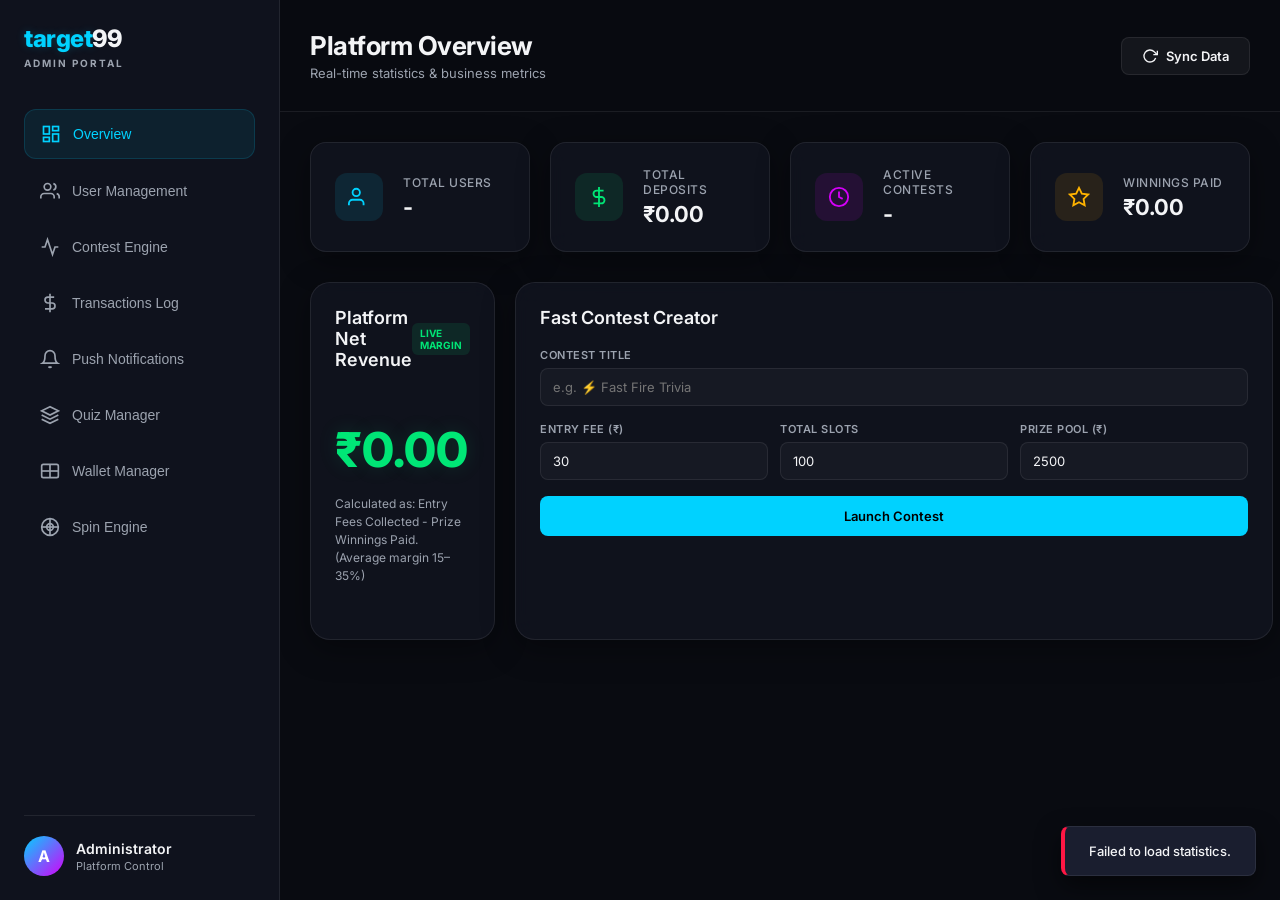
==== commit 2ed35eb2: "update" ====
--- a/backend/app/static/index.html
+++ b/backend/app/static/index.html
@@ -704,6 +704,10 @@
                     <label for="m-start-time">Start Time</label>
                     <input type="datetime-local" id="m-start-time" required>
                 </div>
+                <div class="form-group">
+                    <label for="m-end-time">End Time</label>
+                    <input type="datetime-local" id="m-end-time">
+                </div>
 
                 <div class="prize-rules-section">
                     <div class="section-header">
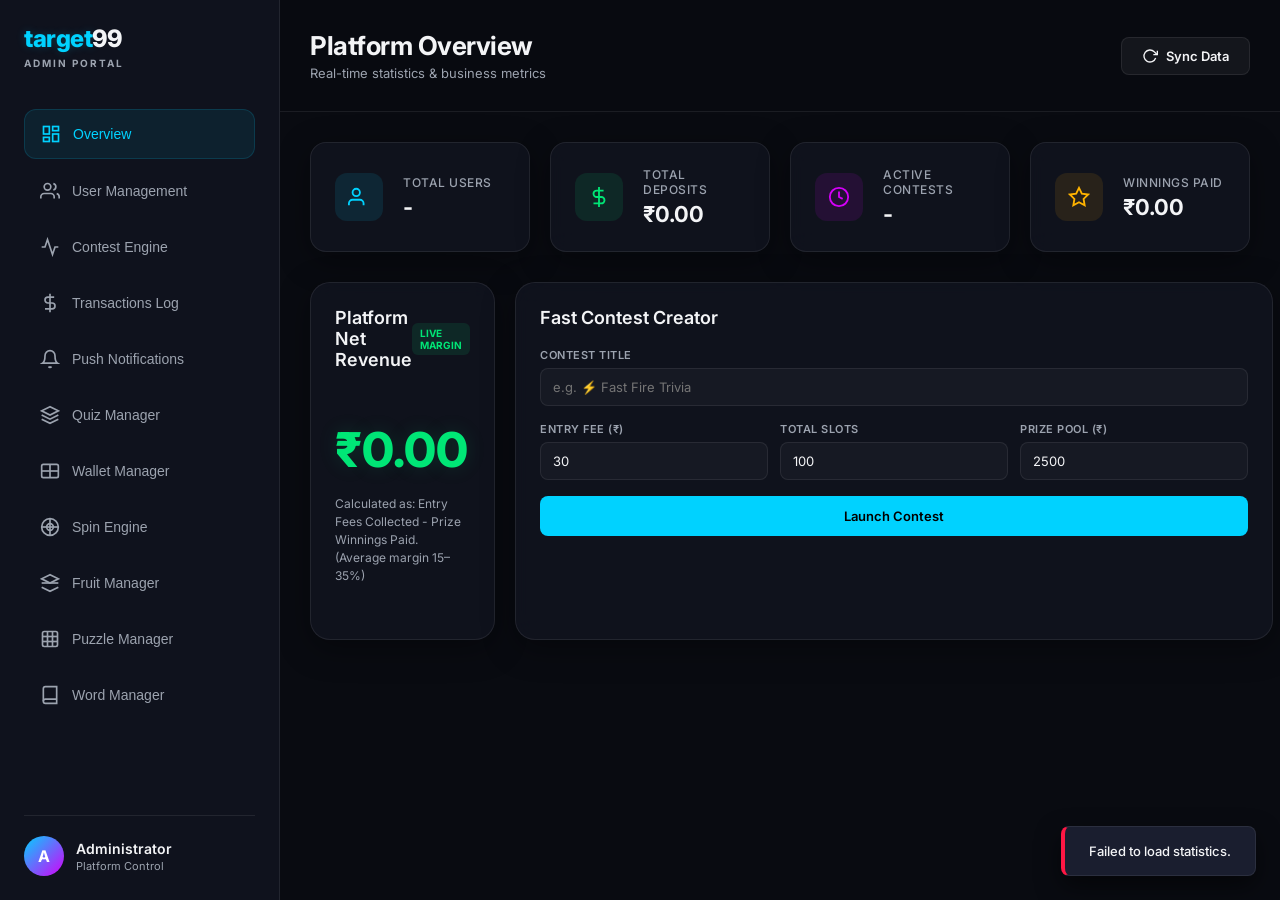
==== commit 9d81e47d: "update" ====
--- a/backend/app/static/index.html
+++ b/backend/app/static/index.html
@@ -87,6 +87,31 @@
                     </svg>
                     Spin Engine
                 </button>
+                <button class="menu-item" data-tab="fruit-manager">
+                    <svg class="menu-icon" viewBox="0 0 24 24" fill="none" stroke="currentColor" stroke-width="2">
+                        <path d="M12 2L2 7l10 5 10-5-10-5z" />
+                        <path d="M2 17l10 5 10-5" />
+                        <line x1="2" y1="12" x2="22" y2="12" />
+                    </svg>
+                    Fruit Manager
+                </button>
+                <button class="menu-item" data-tab="puzzle-manager">
+                    <svg class="menu-icon" viewBox="0 0 24 24" fill="none" stroke="currentColor" stroke-width="2">
+                        <rect x="3" y="3" width="18" height="18" rx="2" ry="2" />
+                        <line x1="9" y1="3" x2="9" y2="21" />
+                        <line x1="15" y1="3" x2="15" y2="21" />
+                        <line x1="3" y1="9" x2="21" y2="9" />
+                        <line x1="3" y1="15" x2="21" y2="15" />
+                    </svg>
+                    Puzzle Manager
+                </button>
+                <button class="menu-item" data-tab="word-manager">
+                    <svg class="menu-icon" viewBox="0 0 24 24" fill="none" stroke="currentColor" stroke-width="2">
+                        <path d="M4 19.5A2.5 2.5 0 0 1 6.5 17H20" />
+                        <path d="M6.5 2H20v20H6.5A2.5 2.5 0 0 1 4 19.5v-15A2.5 2.5 0 0 1 6.5 2z" />
+                    </svg>
+                    Word Manager
+                </button>
             </nav>
 
             <div class="sidebar-footer">
@@ -667,6 +692,406 @@
                                     </tr>
                                 </tbody>
                             </table>
+                        </div>
+                    </div>
+                </section>
+
+                <!-- 9. FRUIT MANAGER TAB -->
+                <section class="tab-panel" id="panel-fruit-manager">
+                    <div class="kpi-grid">
+                        <div class="kpi-card">
+                            <div class="kpi-icon-wrapper blue">
+                                <svg class="kpi-icon" viewBox="0 0 24 24" fill="none" stroke="currentColor" stroke-width="2">
+                                    <path d="M12 2L2 7l10 5 10-5-10-5z" />
+                                    <path d="M2 17l10 5 10-5" />
+                                </svg>
+                            </div>
+                            <div class="kpi-data">
+                                <span class="kpi-title">Active Fruit Contests</span>
+                                <h3 class="kpi-value" id="fruit-stat-active">-</h3>
+                            </div>
+                        </div>
+                        <div class="kpi-card">
+                            <div class="kpi-icon-wrapper green">
+                                <svg class="kpi-icon" viewBox="0 0 24 24" fill="none" stroke="currentColor" stroke-width="2">
+                                    <line x1="12" y1="1" x2="12" y2="23" />
+                                    <path d="M17 5H9.5a3.5 3.5 0 0 0 0 7h5a3.5 3.5 0 0 1 0 7H6" />
+                                </svg>
+                            </div>
+                            <div class="kpi-data">
+                                <span class="kpi-title">Total Entry Fees</span>
+                                <h3 class="kpi-value" id="fruit-stat-fees">₹0.00</h3>
+                            </div>
+                        </div>
+                    </div>
+
+                    <div class="dashboard-grid">
+                        <div class="card">
+                            <div class="card-header">
+                                <h2>Launch Fruit Slicing Contest</h2>
+                            </div>
+                            <form id="fruit-contest-form" class="contest-form">
+                                <div class="form-group">
+                                    <label for="fc-title">Contest Title</label>
+                                    <input type="text" id="fc-title" placeholder="e.g. 🍓 Strawberry Blitz Tournament" required>
+                                </div>
+                                <div class="form-row">
+                                    <div class="form-group">
+                                        <label for="fc-fee">Entry Fee (₹)</label>
+                                        <input type="number" id="fc-fee" value="20" min="0" required>
+                                    </div>
+                                    <div class="form-group">
+                                        <label for="fc-slots">Total Slots</label>
+                                        <input type="number" id="fc-slots" value="100" min="2" required>
+                                    </div>
+                                    <div class="form-group">
+                                        <label for="fc-pool">Prize Pool (₹)</label>
+                                        <input type="number" id="fc-pool" value="1600" min="0" required>
+                                    </div>
+                                </div>
+                                <div class="form-row">
+                                    <div class="form-group">
+                                        <label for="fc-duration">Duration (seconds)</label>
+                                        <input type="number" id="fc-duration" value="60" min="10" required>
+                                    </div>
+                                    <div class="form-group">
+                                        <label for="fc-start-time">Start Time</label>
+                                        <input type="datetime-local" id="fc-start-time" required>
+                                    </div>
+                                    <div class="form-group">
+                                        <label for="fc-end-time">End Time (Optional)</label>
+                                        <input type="datetime-local" id="fc-end-time">
+                                    </div>
+                                </div>
+
+                                <div class="prize-rules-section">
+                                    <div class="section-header">
+                                        <h3>Rank-wise Prize Rules</h3>
+                                        <button type="button" class="btn btn-secondary btn-icon btn-action" id="btn-fc-add-prize-rule" style="padding: 4px 8px; font-size: 11px;">
+                                            + Add Rule
+                                        </button>
+                                    </div>
+                                    <div class="prize-rules-list" id="fc-prize-rules-list">
+                                        <!-- Dynamic rules rows -->
+                                    </div>
+                                </div>
+
+                                <button type="submit" class="btn btn-primary btn-full">Launch Fruit Tournament</button>
+                            </form>
+                        </div>
+
+                        <div class="card" style="display: flex; flex-direction: column; justify-content: center;">
+                            <div class="card-header">
+                                <h2>Active Lobbies Details</h2>
+                            </div>
+                            <div style="font-size: 13px; color: var(--text-muted); line-height: 1.6;">
+                                <p style="margin-bottom: 10px;">Fruit Slicing tournaments utilize a cryptographically secure spawner sequence generated using a deterministic seed.</p>
+                                <p>Admin parameters let players challenge each other in high-paced matches. All matches are fully validated on the backend to prevent speed-hacks or score-tampering.</p>
+                            </div>
+                        </div>
+                    </div>
+
+                    <div class="card table-card" style="margin-top: 30px;">
+                        <div class="card-table-header">
+                            <h2>All Fruit Slicing Contests</h2>
+                        </div>
+                        <div class="table-wrapper">
+                            <table class="data-table">
+                                <thead>
+                                    <tr>
+                                        <th>ID</th>
+                                        <th>Contest Name</th>
+                                        <th>Entry Fee</th>
+                                        <th>Slots Filled</th>
+                                        <th>Prize Pool</th>
+                                        <th>Timeline & Seed</th>
+                                        <th>Status</th>
+                                        <th>Actions</th>
+                                    </tr>
+                                </thead>
+                                <tbody id="fruit-contests-table-body">
+                                    <tr>
+                                        <td colspan="8" class="table-placeholder">Loading fruit contests...</td>
+                                    </tr>
+                                </tbody>
+                            </table>
+                        </div>
+                    </div>
+                </section>
+
+                <!-- 10. PUZZLE MANAGER TAB -->
+                <section class="tab-panel" id="panel-puzzle-manager">
+                    <div class="kpi-grid">
+                        <div class="kpi-card">
+                            <div class="kpi-icon-wrapper blue">
+                                <svg class="kpi-icon" viewBox="0 0 24 24" fill="none" stroke="currentColor" stroke-width="2">
+                                    <rect x="3" y="3" width="18" height="18" rx="2" ry="2" />
+                                    <line x1="9" y1="3" x2="9" y2="21" />
+                                    <line x1="15" y1="3" x2="15" y2="21" />
+                                </svg>
+                            </div>
+                            <div class="kpi-data">
+                                <span class="kpi-title">Active Puzzle Contests</span>
+                                <h3 class="kpi-value" id="puzzle-stat-active">-</h3>
+                            </div>
+                        </div>
+                    </div>
+
+                    <div class="dashboard-grid">
+                        <div class="card">
+                            <div class="card-header">
+                                <h2>Launch Slide Puzzle Contest</h2>
+                            </div>
+                            <form id="puzzle-contest-form" class="contest-form">
+                                <div class="form-group">
+                                    <label for="pc-title">Contest Title</label>
+                                    <input type="text" id="pc-title" placeholder="e.g. 🧩 Cyberpunk Art Puzzle Arena" required>
+                                </div>
+                                <div class="form-group">
+                                    <label for="pc-image-url">Image URL</label>
+                                    <input type="url" id="pc-image-url" value="https://images.unsplash.com/photo-1518770660439-4636190af475?w=500&auto=format&fit=crop" placeholder="https://..." required>
+                                </div>
+                                <div class="form-row">
+                                    <div class="form-group">
+                                        <label for="pc-fee">Entry Fee (₹)</label>
+                                        <input type="number" id="pc-fee" value="15" min="0" required>
+                                    </div>
+                                    <div class="form-group">
+                                        <label for="pc-slots">Total Slots</label>
+                                        <input type="number" id="pc-slots" value="50" min="2" required>
+                                    </div>
+                                    <div class="form-group">
+                                        <label for="pc-pool">Prize Pool (₹)</label>
+                                        <input type="number" id="pc-pool" value="600" min="0" required>
+                                    </div>
+                                </div>
+                                <div class="form-row">
+                                    <div class="form-group">
+                                        <label for="pc-grid-size">Grid Size</label>
+                                        <select id="pc-grid-size" style="background:#1e293b; color:#fff; border:1px solid #334155; padding:10px; border-radius:6px; font-family:inherit; font-size:13px;">
+                                            <option value="3">3x3 Grid (Beginner)</option>
+                                            <option value="4" selected>4x4 Grid (Challenger)</option>
+                                            <option value="5">5x5 Grid (Expert)</option>
+                                        </select>
+                                    </div>
+                                    <div class="form-group">
+                                        <label for="pc-duration">Solve Limit (seconds)</label>
+                                        <input type="number" id="pc-duration" value="300" min="30" required>
+                                    </div>
+                                </div>
+                                <div class="form-row">
+                                    <div class="form-group">
+                                        <label for="pc-start-time">Start Time</label>
+                                        <input type="datetime-local" id="pc-start-time" required>
+                                    </div>
+                                    <div class="form-group">
+                                        <label for="pc-end-time">End Time (Optional)</label>
+                                        <input type="datetime-local" id="pc-end-time">
+                                    </div>
+                                </div>
+
+                                <div class="prize-rules-section">
+                                    <div class="section-header">
+                                        <h3>Rank-wise Prize Rules</h3>
+                                        <button type="button" class="btn btn-secondary btn-icon btn-action" id="btn-pc-add-prize-rule" style="padding: 4px 8px; font-size: 11px;">
+                                            + Add Rule
+                                        </button>
+                                    </div>
+                                    <div class="prize-rules-list" id="pc-prize-rules-list">
+                                        <!-- Dynamic rules rows -->
+                                    </div>
+                                </div>
+
+                                <button type="submit" class="btn btn-primary btn-full">Launch Puzzle Contest</button>
+                            </form>
+                        </div>
+
+                        <div class="card" style="display:flex; flex-direction:column; justify-content: space-between;">
+                            <div class="card-header">
+                                <h2>Image Preview</h2>
+                            </div>
+                            <div style="text-align: center; padding: 15px 0;">
+                                <img id="pc-image-preview" src="https://images.unsplash.com/photo-1518770660439-4636190af475?w=500&auto=format&fit=crop" style="max-width: 100%; max-height: 180px; border-radius: 8px; border: 1px solid var(--border-color); object-fit: cover;">
+                            </div>
+                            <div style="font-size: 13px; color: var(--text-muted); line-height: 1.6;">
+                                <p>To configure a slide puzzle match, customize grid layouts (3x3, 4x4, 5x5) and input standard image URLs above. A live preview of the target image is displayed above.</p>
+                            </div>
+                        </div>
+                    </div>
+
+                    <div class="card table-card" style="margin-top: 30px;">
+                        <div class="card-table-header">
+                            <h2>All Image Puzzle Contests</h2>
+                        </div>
+                        <div class="table-wrapper">
+                            <table class="data-table">
+                                <thead>
+                                    <tr>
+                                        <th>ID</th>
+                                        <th>Details</th>
+                                        <th>Entry Fee</th>
+                                        <th>Slots Filled</th>
+                                        <th>Prize Pool</th>
+                                        <th>Grid Size & Time</th>
+                                        <th>Status</th>
+                                        <th>Actions</th>
+                                    </tr>
+                                </thead>
+                                <tbody id="puzzle-contests-table-body">
+                                    <tr>
+                                        <td colspan="8" class="table-placeholder">Loading slide puzzle contests...</td>
+                                    </tr>
+                                </tbody>
+                            </table>
+                        </div>
+                    </div>
+                </section>
+
+                <!-- 11. WORD MANAGER TAB -->
+                <section class="tab-panel" id="panel-word-manager">
+                    <div class="kpi-grid">
+                        <div class="kpi-card">
+                            <div class="kpi-icon-wrapper blue">
+                                <svg class="kpi-icon" viewBox="0 0 24 24" fill="none" stroke="currentColor" stroke-width="2">
+                                    <path d="M4 19.5A2.5 2.5 0 0 1 6.5 17H20" />
+                                    <path d="M6.5 2H20v20H6.5A2.5 2.5 0 0 1 4 19.5v-15A2.5 2.5 0 0 1 6.5 2z" />
+                                </svg>
+                            </div>
+                            <div class="kpi-data">
+                                <span class="kpi-title">Active Word Contests</span>
+                                <h3 class="kpi-value" id="word-stat-active">-</h3>
+                            </div>
+                        </div>
+                    </div>
+
+                    <div class="dashboard-grid">
+                        <div class="card">
+                            <div class="card-header">
+                                <h2>Launch Word Guessing Contest</h2>
+                            </div>
+                            <form id="word-contest-form" class="contest-form">
+                                <div class="form-group">
+                                    <label for="wc-title">Contest Title</label>
+                                    <input type="text" id="wc-title" placeholder="e.g. 🔤 Vocabulary Mastermind Arena" required>
+                                </div>
+                                <div class="form-row">
+                                    <div class="form-group">
+                                        <label for="wc-fee">Entry Fee (₹)</label>
+                                        <input type="number" id="wc-fee" value="25" min="0" required>
+                                    </div>
+                                    <div class="form-group">
+                                        <label for="wc-slots">Total Slots</label>
+                                        <input type="number" id="wc-slots" value="200" min="2" required>
+                                    </div>
+                                    <div class="form-group">
+                                        <label for="wc-pool">Prize Pool (₹)</label>
+                                        <input type="number" id="wc-pool" value="4000" min="0" required>
+                                    </div>
+                                </div>
+                                <div class="form-row">
+                                    <div class="form-group">
+                                        <label for="wc-difficulty">Difficulty</label>
+                                        <select id="wc-difficulty" style="background:#1e293b; color:#fff; border:1px solid #334155; padding:10px; border-radius:6px; font-family:inherit; font-size:13px;">
+                                            <option value="EASY" selected>EASY</option>
+                                            <option value="MEDIUM">MEDIUM</option>
+                                            <option value="HARD">HARD</option>
+                                        </select>
+                                    </div>
+                                    <div class="form-group">
+                                        <label for="wc-duration">Duration Limit (seconds)</label>
+                                        <input type="number" id="wc-duration" value="180" min="30" required>
+                                    </div>
+                                </div>
+                                <div class="form-row">
+                                    <div class="form-group">
+                                        <label for="wc-start-time">Start Time</label>
+                                        <input type="datetime-local" id="wc-start-time" required>
+                                    </div>
+                                    <div class="form-group">
+                                        <label for="wc-end-time">End Time</label>
+                                        <input type="datetime-local" id="wc-end-time" required>
+                                    </div>
+                                </div>
+
+                                <div class="prize-rules-section">
+                                    <div class="section-header">
+                                        <h3>Rank-wise Prize Rules</h3>
+                                        <button type="button" class="btn btn-secondary btn-icon btn-action" id="btn-wc-add-prize-rule" style="padding: 4px 8px; font-size: 11px;">
+                                            + Add Rule
+                                        </button>
+                                    </div>
+                                    <div class="prize-rules-list" id="wc-prize-rules-list">
+                                        <!-- Dynamic rules rows -->
+                                    </div>
+                                </div>
+
+                                <button type="submit" class="btn btn-primary btn-full">Launch Word Contest</button>
+                            </form>
+                        </div>
+
+                        <div class="card" style="display:flex; flex-direction:column; justify-content: center;">
+                            <div class="card-header">
+                                <h2>Vocabulary Rules</h2>
+                            </div>
+                            <div style="font-size: 13px; color: var(--text-muted); line-height: 1.6;">
+                                <p style="margin-bottom:10px;">Word contests can host multiple rounds consisting of unscrambles, word searches, crosswords, and pattern fills.</p>
+                                <p>Once you launch a contest, you can use the **Word Contest Questions Editor** below to load and customize its word bank sequence.</p>
+                            </div>
+                        </div>
+                    </div>
+
+                    <div class="card table-card" style="margin-top: 30px;">
+                        <div class="card-table-header">
+                            <h2>All Word Guessing Contests</h2>
+                        </div>
+                        <div class="table-wrapper">
+                            <table class="data-table">
+                                <thead>
+                                    <tr>
+                                        <th>ID</th>
+                                        <th>Title & Details</th>
+                                        <th>Entry Fee</th>
+                                        <th>Slots Filled</th>
+                                        <th>Prize Pool</th>
+                                        <th>Difficulty & Time</th>
+                                        <th>Status</th>
+                                        <th>Actions</th>
+                                    </tr>
+                                </thead>
+                                <tbody id="word-contests-table-body">
+                                    <tr>
+                                        <td colspan="8" class="table-placeholder">Loading word contests...</td>
+                                    </tr>
+                                </tbody>
+                            </table>
+                        </div>
+                    </div>
+
+                    <!-- WORD QUESTIONS EDITOR SECTION -->
+                    <div class="card" style="margin-top: 30px;">
+                        <div class="card-header">
+                            <h2>Word Contest Questions Editor</h2>
+                        </div>
+                        <div style="margin-bottom: 20px; display:flex; gap:15px; align-items:center;">
+                            <div style="flex:1; max-width: 400px;">
+                                <label for="wqc-contest-select">Select Word Contest</label>
+                                <select id="wqc-contest-select" style="width:100%; background:#1e293b; color:#fff; border:1px solid #334155; padding:10px; border-radius:6px; font-family:inherit; font-size:13px; margin-top:5px;">
+                                    <option value="">-- Choose a Word Contest --</option>
+                                </select>
+                            </div>
+                        </div>
+
+                        <div id="wqc-questions-section" style="display: none;">
+                            <div class="section-header" style="display: flex; justify-content: space-between; align-items: center; margin-bottom: 15px;">
+                                <h3 style="font-size: 13px; text-transform: uppercase; color: var(--text-muted); letter-spacing: 0.5px;">Questions List</h3>
+                                <button type="button" class="btn btn-secondary" id="btn-wqc-add-question" style="padding: 6px 12px; font-size: 12px;">
+                                    + Add Question
+                                </button>
+                            </div>
+                            <div id="wqc-questions-list" style="display: flex; flex-direction: column; gap: 15px; margin-bottom: 20px;">
+                                <!-- Dynamic word questions rows loaded here -->
+                            </div>
+                            <button type="button" class="btn btn-primary" id="btn-wqc-save-questions" style="padding: 10px 20px; font-size: 13px;">Save All Word Questions</button>
                         </div>
                     </div>
                 </section>
